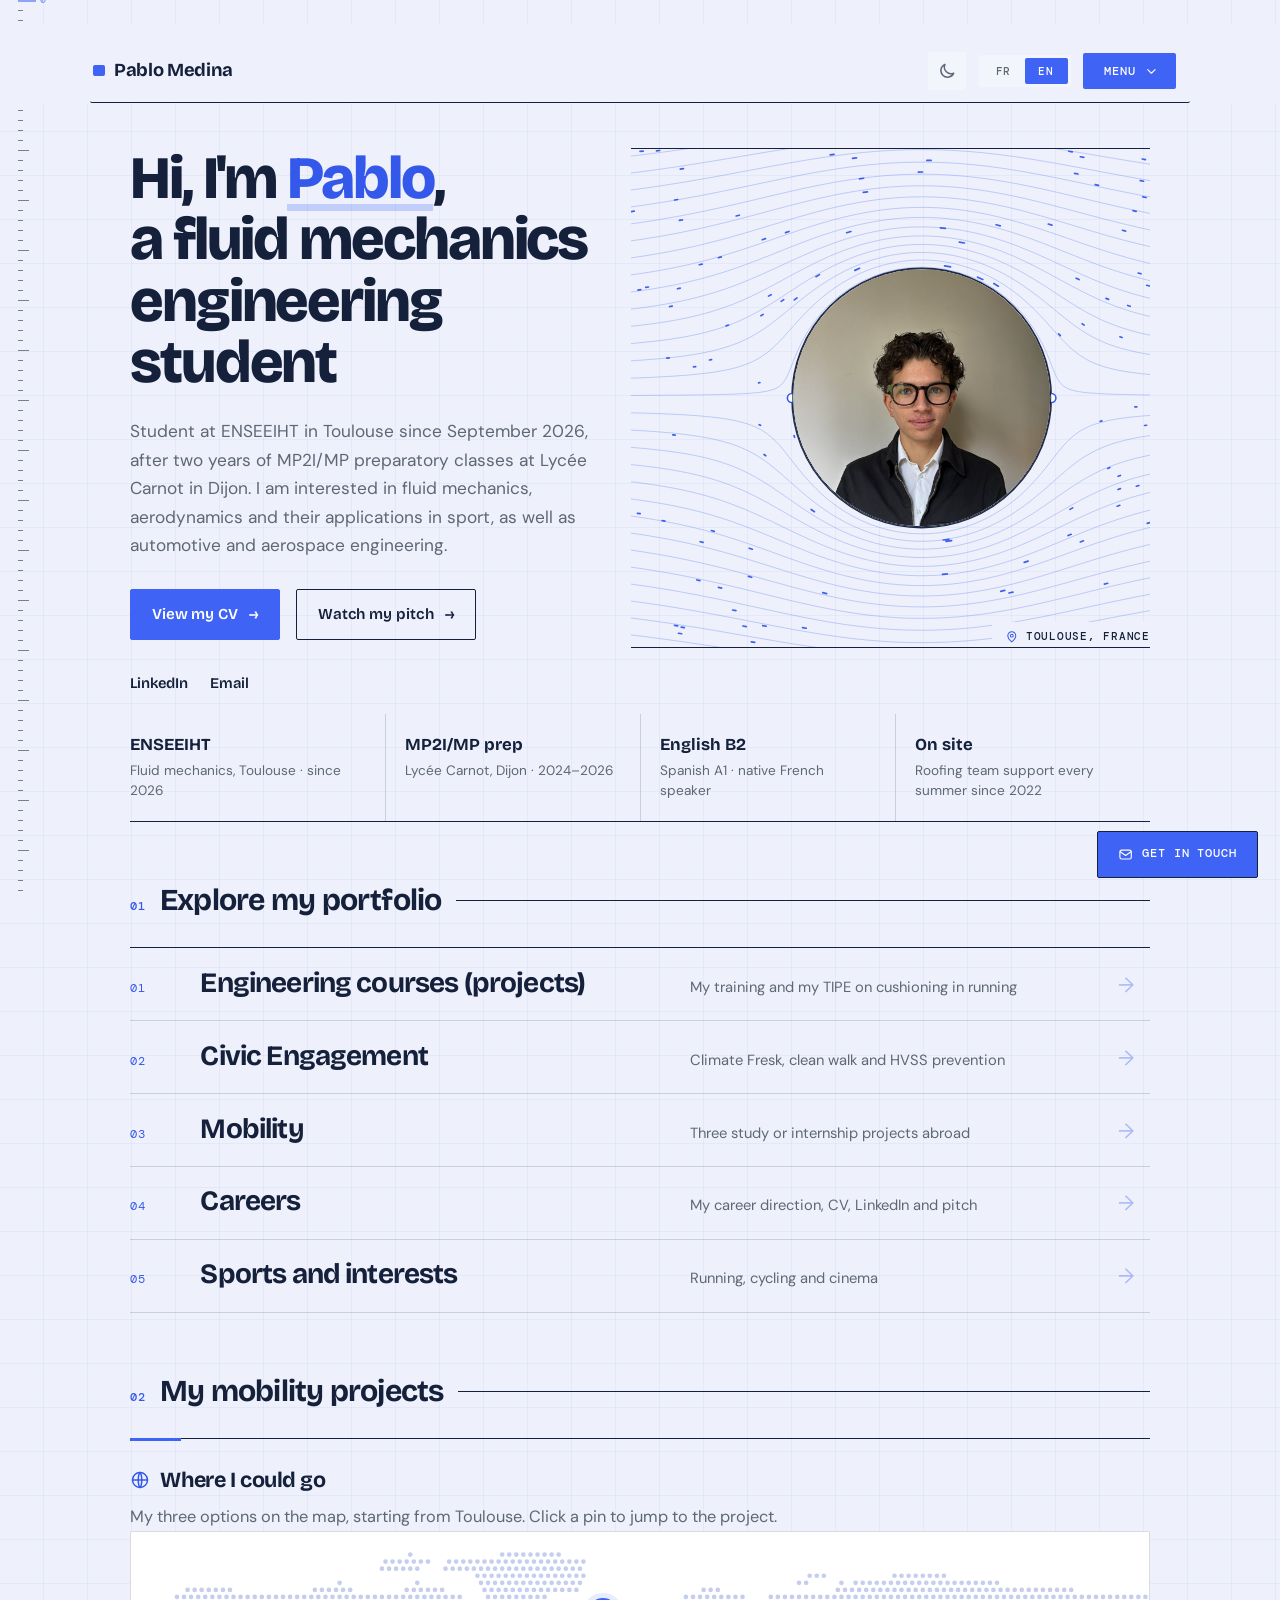
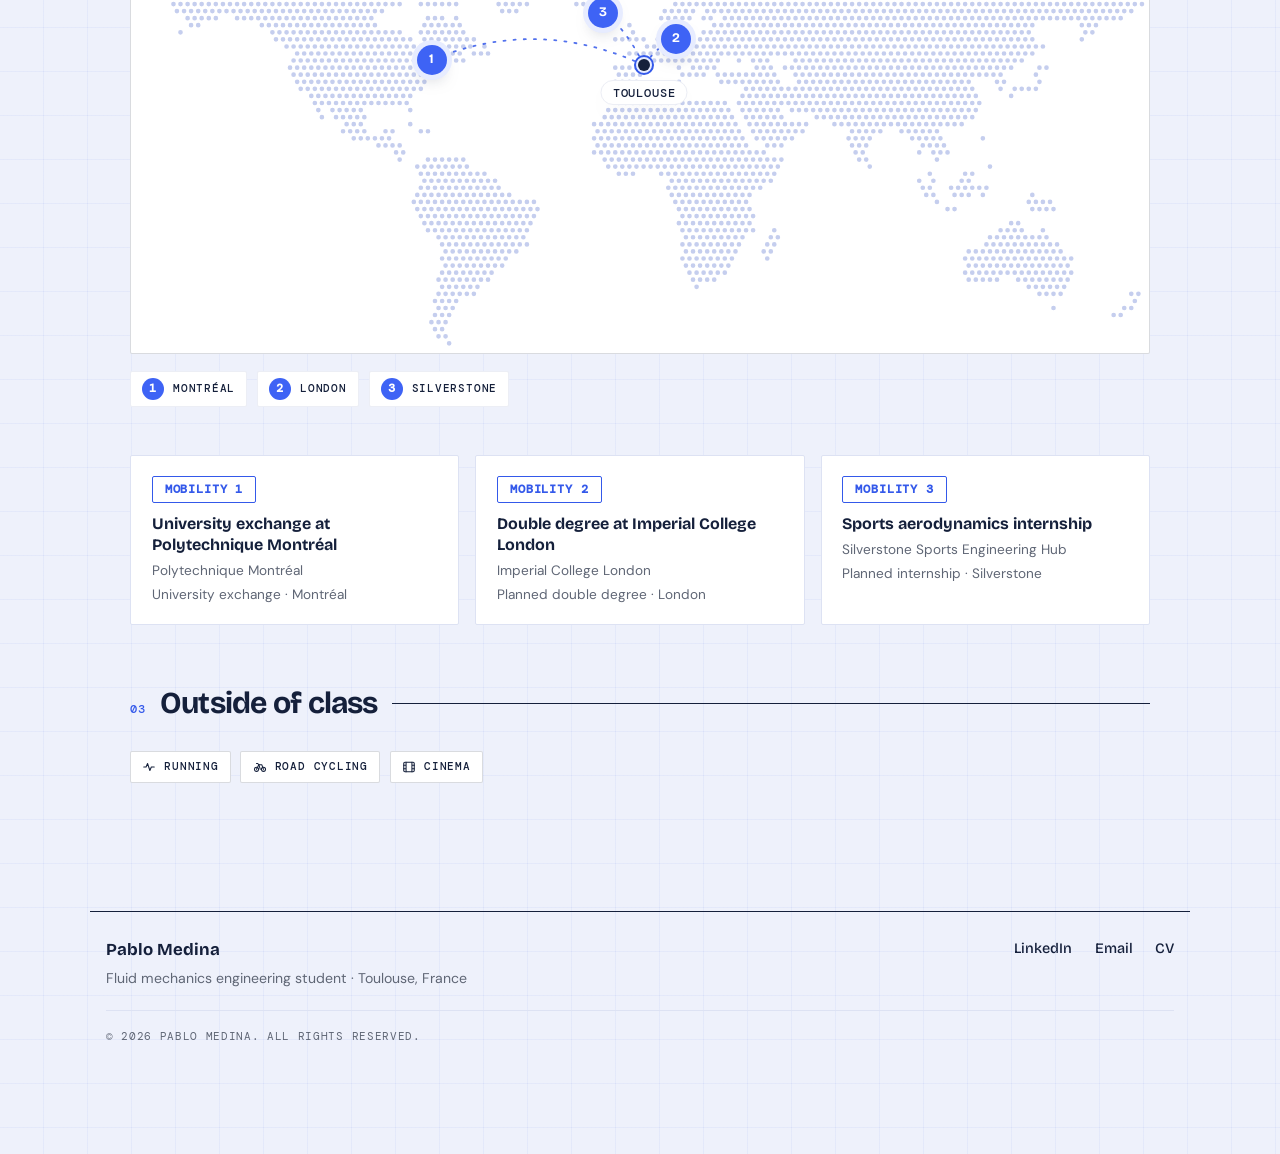
==== index.html @ ebcaf53c "Add files via upload" ====
<!DOCTYPE html>
<html lang="fr">
<head>
<meta charset="UTF-8">
<meta name="viewport" content="width=device-width, initial-scale=1.0">
<script>try{if(localStorage.getItem('portfolio-theme')==='dark')document.documentElement.setAttribute('data-theme','dark')}catch(e){}
try{if(localStorage.getItem('portfolio-lang-v2')!=='fr'){document.documentElement.className+=' i18n-wait';setTimeout(function(){document.documentElement.className=document.documentElement.className.replace(' i18n-wait','')},1500)}}catch(e){}</script>
<style>.i18n-wait body{visibility:hidden}</style>
<title data-i18n="title_index">Pablo Medina — E-portfolio</title>
<meta name="description" content="E-portfolio of Pablo Medina, fluid mechanics engineering student at ENSEEIHT: training and TIPE project, international mobility, career direction and sport.">
<meta property="og:type" content="website">
<meta property="og:site_name" content="Pablo Medina">
<meta property="og:title" content="Pablo Medina — E-portfolio">
<meta property="og:description" content="Fluid mechanics engineering student at ENSEEIHT. Training and TIPE project, international mobility, career direction and sport.">
<meta property="og:url" content="https://TON-PSEUDO.github.io/TON-DEPOT/">
<meta property="og:image" content="https://TON-PSEUDO.github.io/TON-DEPOT/og-image.png">
<meta property="og:image:width" content="1200">
<meta property="og:image:height" content="630">
<meta property="og:locale" content="en_US">
<meta property="og:locale:alternate" content="fr_FR">
<meta name="twitter:card" content="summary_large_image">
<meta name="theme-color" content="#3E63F5">
<link rel="preconnect" href="https://fonts.googleapis.com">
<link rel="preconnect" href="https://fonts.gstatic.com" crossorigin>
<link href="https://fonts.googleapis.com/css2?family=Bricolage+Grotesque:opsz,wght@12..96,500;12..96,600;12..96,700;12..96,800&family=DM+Sans:wght@400;500;600&family=DM+Mono:wght@400;500&display=swap" rel="stylesheet">
<link rel="stylesheet" href="style.css">
</head>
<body>

<header class="site-header">
  <div class="bar">
    <div class="logo"><a href="index.html">Pablo Medina</a></div>
    <div class="bar-right">
      <button type="button" class="theme-btn" aria-pressed="false"><svg class="i moon" viewBox="0 0 24 24" aria-hidden="true"><path d="M20 14.5A8 8 0 0 1 9.5 4a8 8 0 1 0 10.5 10.5z"/></svg><svg class="i sun" viewBox="0 0 24 24" aria-hidden="true"><circle cx="12" cy="12" r="4"/><path d="M12 2.5v2M12 19.5v2M4.6 4.6L6 6M18 18l1.4 1.4M2.5 12h2M19.5 12h2M4.6 19.4L6 18M18 6l1.4-1.4"/></svg><span class="sr-only" data-i18n="theme_label">Mode sombre</span></button>
      <div class="lang-switch" role="group" aria-label="Langue / Language"><button type="button" data-lang="fr" class="active" aria-pressed="true">FR</button><button type="button" data-lang="en" aria-pressed="false">EN</button></div>
      <button type="button" class="menu-btn" aria-expanded="false" aria-controls="menu-panel"><span data-i18n="menu_label">Menu</span><svg class="i" viewBox="0 0 24 24" aria-hidden="true"><path d="M6 9l6 6 6-6"/></svg></button>
    </div>
  </div>
  <nav id="menu-panel" class="menu-panel" hidden aria-label="Navigation">
    <ul class="menu-grid">
      <li><a class="menu-item" href="index.html" aria-current="page"><span class="ico"><svg class="i" viewBox="0 0 24 24" aria-hidden="true"><path d="M3 11l9-8 9 8"/><path d="M5 10v10h14V10"/><path d="M10 20v-6h4v6"/></svg></span><span class="txt"><strong data-i18n="nav_home">Accueil</strong><span class="d" data-i18n="navd_home">Qui je suis, en un coup d'œil</span></span></a></li>
      <li><a class="menu-item" href="cours.html"><span class="ico"><svg class="i" viewBox="0 0 24 24" aria-hidden="true"><path d="M2 9l10-5 10 5-10 5z"/><path d="M6 11.5V16c0 1.5 3 3 6 3s6-1.5 6-3v-4.5"/></svg></span><span class="txt"><strong data-i18n="nav_courses">Cours d'ingénieur (projets)</strong><span class="d" data-i18n="navd_courses">Ma formation et mon TIPE sur l'amorti en course à pied</span></span></a></li>
      <li><a class="menu-item" href="civique.html"><span class="ico"><svg class="i" viewBox="0 0 24 24" aria-hidden="true"><path d="M12 20s-7-4.4-7-10a4 4 0 0 1 7-2.6A4 4 0 0 1 19 10c0 5.6-7 10-7 10z"/></svg></span><span class="txt"><strong data-i18n="nav_civic">Engagement citoyen</strong><span class="d" data-i18n="navd_civic">Fresque du Climat, clean walk et prévention HVSS</span></span></a></li>
      <li><a class="menu-item" href="mobilite.html"><span class="ico"><svg class="i" viewBox="0 0 24 24" aria-hidden="true"><circle cx="12" cy="12" r="9"/><path d="M3 12h18"/><path d="M12 3c2.8 3 2.8 15 0 18M12 3c-2.8 3-2.8 15 0 18"/></svg></span><span class="txt"><strong data-i18n="nav_mobility">Mobilité internationale</strong><span class="d" data-i18n="navd_mobility">Trois projets d'études ou de stage à l'étranger</span></span></a></li>
      <li><a class="menu-item" href="careers.html"><span class="ico"><svg class="i" viewBox="0 0 24 24" aria-hidden="true"><rect x="3" y="7" width="18" height="13" rx="2"/><path d="M9 7V5a2 2 0 0 1 2-2h2a2 2 0 0 1 2 2v2M3 13h18"/></svg></span><span class="txt"><strong data-i18n="nav_careers">Carrière</strong><span class="d" data-i18n="navd_careers">Mon projet professionnel, CV, LinkedIn et pitch</span></span></a></li>
      <li><a class="menu-item" href="sport.html"><span class="ico"><svg class="i" viewBox="0 0 24 24" aria-hidden="true"><path d="M3 12h4l2.5-6 4 12 2.5-6H21"/></svg></span><span class="txt"><strong data-i18n="nav_sport">Sport et centres d'intérêt</strong><span class="d" data-i18n="navd_sport">La course à pied, le vélo et le cinéma</span></span></a></li>
    </ul>
  </nav>
</header>

<main class="page-card pg-index">
  <div class="content">
    <div class="hero-zone">
      <div class="hero">
        <div class="hero-text">
          <h1 data-i18n="hero_h1">Bonjour, je suis <span class="accent">Pablo</span>,<br>étudiant en ingénierie<br>de mécanique des fluides</h1>
          <p class="dek" data-i18n="hero_dek">Étudiant à l'ENSEEIHT de Toulouse depuis septembre 2026, après deux années de classe préparatoire MP2I/MP au lycée Carnot de Dijon. Je m'intéresse à la mécanique des fluides, à l'aérodynamique et à leurs applications dans le sport, sans oublier l'automobile et l'aéronautique.</p>
          <div class="actions">
            <a class="btn primary" href="cv.html" data-i18n="hero_btn_cv">Voir mon CV</a>
            <a class="btn ghost" href="pitch.html" data-i18n="hero_btn_pitch">Regarder mon pitch</a>
          </div>
          <div class="social-row">
            <a href="https://www.linkedin.com/in/pablo-medina-555391437" target="_blank" rel="noopener">LinkedIn</a>
            <a href="mailto:pablo.medina.perso@gmail.com" data-i18n="email_label">Email</a>
          </div>
        </div>

        <figure class="flowfig hero-fig" data-flow="cyl" data-hero="1">
          <div class="photo-block">
            <div class="frame">
              <div class="placeholder" data-i18n="photo_ph">Ta photo ici<br>(remplace ce bloc par ta-photo.jpg)</div>
              <img class="me" src="ta-photo.jpg" alt="Pablo Medina" onerror="this.remove()">
            </div>
          </div>
          <div class="photo-tag"><svg class="i" viewBox="0 0 24 24" aria-hidden="true"><path d="M12 21s7-6.2 7-11a7 7 0 0 0-14 0c0 4.8 7 11 7 11z"/><circle cx="12" cy="10" r="2.5"/></svg><span data-i18n="photo_tag">Toulouse, France</span></div>
          
        </figure>
      </div>

      <div class="facts">
        <div class="fact"><span class="ico"><svg class="i" viewBox="0 0 24 24" aria-hidden="true"><path d="M2 9l10-5 10 5-10 5z"/><path d="M6 11.5V16c0 1.5 3 3 6 3s6-1.5 6-3v-4.5"/></svg></span><strong data-i18n="fact1_t">ENSEEIHT</strong><span class="d" data-i18n="fact1_d">Mécanique des fluides, Toulouse · depuis 2026</span></div>
        <div class="fact"><span class="ico"><svg class="i" viewBox="0 0 24 24" aria-hidden="true"><path d="M4 5a2 2 0 0 1 2-2h13v16H6a2 2 0 0 0-2 2z"/><path d="M4 19V5"/></svg></span><strong data-i18n="fact2_t">Prépa MP2I/MP</strong><span class="d" data-i18n="fact2_d">Lycée Carnot, Dijon · 2024–2026</span></div>
        <div class="fact"><span class="ico"><svg class="i" viewBox="0 0 24 24" aria-hidden="true"><path d="M4 5h16v11H9l-5 4z"/></svg></span><strong data-i18n="fact3_t">Anglais B2</strong><span class="d" data-i18n="fact3_d">Espagnol A1 · français langue maternelle</span></div>
        <div class="fact"><span class="ico"><svg class="i" viewBox="0 0 24 24" aria-hidden="true"><path d="M14.5 6.5a4 4 0 0 0-5 5L4 17l3 3 5.5-5.5a4 4 0 0 0 5-5L15 12l-3-3z"/></svg></span><strong data-i18n="fact4_t">Sur chantier</strong><span class="d" data-i18n="fact4_d">Renfort en couverture chaque été depuis 2022</span></div>
      </div>
    </div>

    <h2 class="section-title" data-i18n="tiles_h">Explorer mon portfolio</h2>
    <div class="tiles">
      <a class="tile" href="cours.html"><span class="num">01</span><span class="ico"><svg class="i" viewBox="0 0 24 24" aria-hidden="true"><path d="M2 9l10-5 10 5-10 5z"/><path d="M6 11.5V16c0 1.5 3 3 6 3s6-1.5 6-3v-4.5"/></svg></span><span class="tt"><strong data-i18n="nav_courses">Cours d'ingénieur (projets)</strong><span class="d" data-i18n="navd_courses">Ma formation et mon TIPE sur l'amorti en course à pied</span></span><span class="go" aria-hidden="true">→</span></a>
      <a class="tile" href="civique.html"><span class="num">02</span><span class="ico"><svg class="i" viewBox="0 0 24 24" aria-hidden="true"><path d="M12 20s-7-4.4-7-10a4 4 0 0 1 7-2.6A4 4 0 0 1 19 10c0 5.6-7 10-7 10z"/></svg></span><span class="tt"><strong data-i18n="nav_civic">Engagement citoyen</strong><span class="d" data-i18n="navd_civic">Fresque du Climat, clean walk et prévention HVSS</span></span><span class="go" aria-hidden="true">→</span></a>
      <a class="tile" href="mobilite.html"><span class="num">03</span><span class="ico"><svg class="i" viewBox="0 0 24 24" aria-hidden="true"><circle cx="12" cy="12" r="9"/><path d="M3 12h18"/><path d="M12 3c2.8 3 2.8 15 0 18M12 3c-2.8 3-2.8 15 0 18"/></svg></span><span class="tt"><strong data-i18n="nav_mobility">Mobilité internationale</strong><span class="d" data-i18n="navd_mobility">Trois projets d'études ou de stage à l'étranger</span></span><span class="go" aria-hidden="true">→</span></a>
      <a class="tile half" href="careers.html"><span class="num">04</span><span class="ico"><svg class="i" viewBox="0 0 24 24" aria-hidden="true"><rect x="3" y="7" width="18" height="13" rx="2"/><path d="M9 7V5a2 2 0 0 1 2-2h2a2 2 0 0 1 2 2v2M3 13h18"/></svg></span><span class="tt"><strong data-i18n="nav_careers">Carrière</strong><span class="d" data-i18n="navd_careers">Mon projet professionnel, CV, LinkedIn et pitch</span></span><span class="go" aria-hidden="true">→</span></a>
      <a class="tile half" href="sport.html"><span class="num">05</span><span class="ico"><svg class="i" viewBox="0 0 24 24" aria-hidden="true"><path d="M3 12h4l2.5-6 4 12 2.5-6H21"/></svg></span><span class="tt"><strong data-i18n="nav_sport">Sport et centres d'intérêt</strong><span class="d" data-i18n="navd_sport">La course à pied, le vélo et le cinéma</span></span><span class="go" aria-hidden="true">→</span></a>
    </div>

    <h2 class="section-title" data-i18n="mobh_h">Mes projets de mobilité</h2>
    <div class="record map-card">
      <h2><span class="ico"><svg class="i" viewBox="0 0 24 24" aria-hidden="true"><circle cx="12" cy="12" r="9"/><path d="M3 12h18"/><path d="M12 3c2.8 3 2.8 15 0 18M12 3c-2.8 3-2.8 15 0 18"/></svg></span><span data-i18n="map_h">Où je pourrais aller</span></h2>
      <p style="margin:0.4rem 0 0;" data-i18n="map_hint">Mes trois pistes sur la carte, au départ de Toulouse. Un clic sur une épingle mène au projet.</p>
      <div class="map-view"><div class="worldmap" data-top="84" data-bottom="-58">
        <svg class="land" viewBox="0 0 1000 394.4" preserveAspectRatio="xMidYMid meet" aria-hidden="true"><path d="M274.3 3.5h0M364.6 3.5h0M371.5 3.5h0M378.5 3.5h0M385.4 3.5h0M392.4 3.5h0M399.3 3.5h0M406.2 3.5h0M413.2 3.5h0M420.1 3.5h0M250.0 10.4h0M256.9 10.4h0M263.9 10.4h0M270.8 10.4h0M277.8 10.4h0M284.7 10.4h0M291.7 10.4h0M312.5 10.4h0M319.4 10.4h0M326.4 10.4h0M333.3 10.4h0M340.3 10.4h0M347.2 10.4h0M354.2 10.4h0M361.1 10.4h0M368.1 10.4h0M375.0 10.4h0M381.9 10.4h0M388.9 10.4h0M395.8 10.4h0M402.8 10.4h0M409.7 10.4h0M416.7 10.4h0M423.6 10.4h0M430.6 10.4h0M437.5 10.4h0M444.4 10.4h0M246.5 17.4h0M253.5 17.4h0M260.4 17.4h0M267.4 17.4h0M274.3 17.4h0M281.2 17.4h0M309.0 17.4h0M316.0 17.4h0M322.9 17.4h0M329.9 17.4h0M336.8 17.4h0M343.8 17.4h0M350.7 17.4h0M357.6 17.4h0M364.6 17.4h0M371.5 17.4h0M378.5 17.4h0M385.4 17.4h0M392.4 17.4h0M399.3 17.4h0M406.2 17.4h0M413.2 17.4h0M420.1 17.4h0M427.1 17.4h0M434.0 17.4h0M441.0 17.4h0M340.3 24.3h0M347.2 24.3h0M354.2 24.3h0M361.1 24.3h0M368.1 24.3h0M375.0 24.3h0M381.9 24.3h0M388.9 24.3h0M395.8 24.3h0M402.8 24.3h0M409.7 24.3h0M416.7 24.3h0M423.6 24.3h0M430.6 24.3h0M437.5 24.3h0M444.4 24.3h0M666.7 24.3h0M673.6 24.3h0M680.6 24.3h0M750.0 24.3h0M756.9 24.3h0M763.9 24.3h0M770.8 24.3h0M777.8 24.3h0M784.7 24.3h0M791.7 24.3h0M798.6 24.3h0M204.9 31.3h0M281.2 31.3h0M343.8 31.3h0M350.7 31.3h0M357.6 31.3h0M364.6 31.3h0M371.5 31.3h0M378.5 31.3h0M385.4 31.3h0M392.4 31.3h0M399.3 31.3h0M406.2 31.3h0M413.2 31.3h0M420.1 31.3h0M427.1 31.3h0M434.0 31.3h0M441.0 31.3h0M656.2 31.3h0M663.2 31.3h0M697.9 31.3h0M711.8 31.3h0M718.8 31.3h0M725.7 31.3h0M732.6 31.3h0M739.6 31.3h0M746.5 31.3h0M753.5 31.3h0M760.4 31.3h0M767.4 31.3h0M774.3 31.3h0M781.2 31.3h0M788.2 31.3h0M795.1 31.3h0M802.1 31.3h0M809.0 31.3h0M816.0 31.3h0M822.9 31.3h0M829.9 31.3h0M836.8 31.3h0M843.8 31.3h0M850.7 31.3h0M55.6 38.2h0M62.5 38.2h0M69.4 38.2h0M76.4 38.2h0M83.3 38.2h0M90.3 38.2h0M97.2 38.2h0M180.6 38.2h0M187.5 38.2h0M194.4 38.2h0M201.4 38.2h0M208.3 38.2h0M215.3 38.2h0M270.8 38.2h0M277.8 38.2h0M284.7 38.2h0M291.7 38.2h0M298.6 38.2h0M305.6 38.2h0M347.2 38.2h0M354.2 38.2h0M361.1 38.2h0M368.1 38.2h0M375.0 38.2h0M381.9 38.2h0M388.9 38.2h0M395.8 38.2h0M402.8 38.2h0M409.7 38.2h0M416.7 38.2h0M423.6 38.2h0M430.6 38.2h0M437.5 38.2h0M562.5 38.2h0M569.4 38.2h0M576.4 38.2h0M694.4 38.2h0M701.4 38.2h0M708.3 38.2h0M715.3 38.2h0M722.2 38.2h0M729.2 38.2h0M736.1 38.2h0M743.1 38.2h0M750.0 38.2h0M756.9 38.2h0M763.9 38.2h0M770.8 38.2h0M777.8 38.2h0M784.7 38.2h0M791.7 38.2h0M798.6 38.2h0M805.6 38.2h0M812.5 38.2h0M819.4 38.2h0M826.4 38.2h0M833.3 38.2h0M840.3 38.2h0M847.2 38.2h0M854.2 38.2h0M861.1 38.2h0M868.1 38.2h0M875.0 38.2h0M881.9 38.2h0M888.9 38.2h0M895.8 38.2h0M902.8 38.2h0M909.7 38.2h0M916.7 38.2h0M923.6 38.2h0M45.1 45.1h0M52.1 45.1h0M59.0 45.1h0M66.0 45.1h0M72.9 45.1h0M79.9 45.1h0M86.8 45.1h0M93.8 45.1h0M100.7 45.1h0M107.6 45.1h0M114.6 45.1h0M121.5 45.1h0M128.5 45.1h0M135.4 45.1h0M142.4 45.1h0M149.3 45.1h0M156.2 45.1h0M163.2 45.1h0M170.1 45.1h0M177.1 45.1h0M184.0 45.1h0M191.0 45.1h0M197.9 45.1h0M204.9 45.1h0M211.8 45.1h0M218.8 45.1h0M225.7 45.1h0M232.6 45.1h0M239.6 45.1h0M246.5 45.1h0M253.5 45.1h0M260.4 45.1h0M267.4 45.1h0M274.3 45.1h0M281.2 45.1h0M288.2 45.1h0M295.1 45.1h0M302.1 45.1h0M309.0 45.1h0M316.0 45.1h0M322.9 45.1h0M350.7 45.1h0M357.6 45.1h0M364.6 45.1h0M371.5 45.1h0M378.5 45.1h0M385.4 45.1h0M392.4 45.1h0M399.3 45.1h0M406.2 45.1h0M545.1 45.1h0M552.1 45.1h0M559.0 45.1h0M566.0 45.1h0M572.9 45.1h0M579.9 45.1h0M586.8 45.1h0M593.8 45.1h0M600.7 45.1h0M628.5 45.1h0M635.4 45.1h0M642.4 45.1h0M649.3 45.1h0M656.2 45.1h0M663.2 45.1h0M670.1 45.1h0M677.1 45.1h0M684.0 45.1h0M691.0 45.1h0M697.9 45.1h0M704.9 45.1h0M711.8 45.1h0M718.8 45.1h0M725.7 45.1h0M732.6 45.1h0M739.6 45.1h0M746.5 45.1h0M753.5 45.1h0M760.4 45.1h0M767.4 45.1h0M774.3 45.1h0M781.2 45.1h0M788.2 45.1h0M795.1 45.1h0M802.1 45.1h0M809.0 45.1h0M816.0 45.1h0M822.9 45.1h0M829.9 45.1h0M836.8 45.1h0M843.8 45.1h0M850.7 45.1h0M857.6 45.1h0M864.6 45.1h0M871.5 45.1h0M878.5 45.1h0M885.4 45.1h0M892.4 45.1h0M899.3 45.1h0M906.2 45.1h0M913.2 45.1h0M920.1 45.1h0M927.1 45.1h0M934.0 45.1h0M941.0 45.1h0M947.9 45.1h0M954.9 45.1h0M961.8 45.1h0M968.8 45.1h0M975.7 45.1h0M982.6 45.1h0M989.6 45.1h0M996.5 45.1h0M41.7 52.1h0M48.6 52.1h0M55.6 52.1h0M62.5 52.1h0M69.4 52.1h0M76.4 52.1h0M83.3 52.1h0M90.3 52.1h0M97.2 52.1h0M104.2 52.1h0M111.1 52.1h0M118.1 52.1h0M125.0 52.1h0M131.9 52.1h0M138.9 52.1h0M145.8 52.1h0M152.8 52.1h0M159.7 52.1h0M166.7 52.1h0M173.6 52.1h0M180.6 52.1h0M187.5 52.1h0M194.4 52.1h0M201.4 52.1h0M208.3 52.1h0M215.3 52.1h0M222.2 52.1h0M229.2 52.1h0M236.1 52.1h0M243.1 52.1h0M250.0 52.1h0M256.9 52.1h0M263.9 52.1h0M284.7 52.1h0M291.7 52.1h0M298.6 52.1h0M305.6 52.1h0M312.5 52.1h0M319.4 52.1h0M361.1 52.1h0M368.1 52.1h0M375.0 52.1h0M381.9 52.1h0M388.9 52.1h0M437.5 52.1h0M444.4 52.1h0M451.4 52.1h0M458.3 52.1h0M534.7 52.1h0M541.7 52.1h0M548.6 52.1h0M555.6 52.1h0M562.5 52.1h0M569.4 52.1h0M576.4 52.1h0M583.3 52.1h0M590.3 52.1h0M597.2 52.1h0M604.2 52.1h0M611.1 52.1h0M618.1 52.1h0M625.0 52.1h0M631.9 52.1h0M638.9 52.1h0M645.8 52.1h0M652.8 52.1h0M659.7 52.1h0M666.7 52.1h0M673.6 52.1h0M680.6 52.1h0M687.5 52.1h0M694.4 52.1h0M701.4 52.1h0M708.3 52.1h0M715.3 52.1h0M722.2 52.1h0M729.2 52.1h0M736.1 52.1h0M743.1 52.1h0M750.0 52.1h0M756.9 52.1h0M763.9 52.1h0M770.8 52.1h0M777.8 52.1h0M784.7 52.1h0M791.7 52.1h0M798.6 52.1h0M805.6 52.1h0M812.5 52.1h0M819.4 52.1h0M826.4 52.1h0M833.3 52.1h0M840.3 52.1h0M847.2 52.1h0M854.2 52.1h0M861.1 52.1h0M868.1 52.1h0M875.0 52.1h0M881.9 52.1h0M888.9 52.1h0M895.8 52.1h0M902.8 52.1h0M909.7 52.1h0M916.7 52.1h0M923.6 52.1h0M930.6 52.1h0M937.5 52.1h0M944.4 52.1h0M951.4 52.1h0M958.3 52.1h0M965.3 52.1h0M972.2 52.1h0M979.2 52.1h0M986.1 52.1h0M993.1 52.1h0M45.1 59.0h0M52.1 59.0h0M59.0 59.0h0M66.0 59.0h0M72.9 59.0h0M79.9 59.0h0M86.8 59.0h0M93.8 59.0h0M100.7 59.0h0M107.6 59.0h0M114.6 59.0h0M121.5 59.0h0M128.5 59.0h0M135.4 59.0h0M142.4 59.0h0M149.3 59.0h0M156.2 59.0h0M163.2 59.0h0M170.1 59.0h0M177.1 59.0h0M184.0 59.0h0M191.0 59.0h0M197.9 59.0h0M204.9 59.0h0M211.8 59.0h0M218.8 59.0h0M225.7 59.0h0M232.6 59.0h0M239.6 59.0h0M246.5 59.0h0M364.6 59.0h0M371.5 59.0h0M378.5 59.0h0M524.3 59.0h0M531.2 59.0h0M538.2 59.0h0M545.1 59.0h0M552.1 59.0h0M566.0 59.0h0M572.9 59.0h0M579.9 59.0h0M586.8 59.0h0M593.8 59.0h0M600.7 59.0h0M607.6 59.0h0M614.6 59.0h0M621.5 59.0h0M628.5 59.0h0M635.4 59.0h0M642.4 59.0h0M649.3 59.0h0M656.2 59.0h0M663.2 59.0h0M670.1 59.0h0M677.1 59.0h0M684.0 59.0h0M691.0 59.0h0M697.9 59.0h0M704.9 59.0h0M711.8 59.0h0M718.8 59.0h0M725.7 59.0h0M732.6 59.0h0M739.6 59.0h0M746.5 59.0h0M753.5 59.0h0M760.4 59.0h0M767.4 59.0h0M774.3 59.0h0M781.2 59.0h0M788.2 59.0h0M795.1 59.0h0M802.1 59.0h0M809.0 59.0h0M816.0 59.0h0M822.9 59.0h0M829.9 59.0h0M836.8 59.0h0M843.8 59.0h0M850.7 59.0h0M857.6 59.0h0M864.6 59.0h0M871.5 59.0h0M878.5 59.0h0M885.4 59.0h0M892.4 59.0h0M899.3 59.0h0M906.2 59.0h0M913.2 59.0h0M920.1 59.0h0M927.1 59.0h0M934.0 59.0h0M941.0 59.0h0M947.9 59.0h0M954.9 59.0h0M961.8 59.0h0M968.8 59.0h0M975.7 59.0h0M982.6 59.0h0M55.6 66.0h0M62.5 66.0h0M69.4 66.0h0M76.4 66.0h0M83.3 66.0h0M104.2 66.0h0M111.1 66.0h0M118.1 66.0h0M125.0 66.0h0M131.9 66.0h0M138.9 66.0h0M145.8 66.0h0M152.8 66.0h0M159.7 66.0h0M166.7 66.0h0M173.6 66.0h0M180.6 66.0h0M187.5 66.0h0M194.4 66.0h0M201.4 66.0h0M208.3 66.0h0M215.3 66.0h0M222.2 66.0h0M229.2 66.0h0M236.1 66.0h0M291.7 66.0h0M298.6 66.0h0M305.6 66.0h0M319.4 66.0h0M520.8 66.0h0M527.8 66.0h0M534.7 66.0h0M541.7 66.0h0M548.6 66.0h0M562.5 66.0h0M569.4 66.0h0M583.3 66.0h0M590.3 66.0h0M597.2 66.0h0M604.2 66.0h0M611.1 66.0h0M618.1 66.0h0M625.0 66.0h0M631.9 66.0h0M638.9 66.0h0M645.8 66.0h0M652.8 66.0h0M659.7 66.0h0M666.7 66.0h0M673.6 66.0h0M680.6 66.0h0M687.5 66.0h0M694.4 66.0h0M701.4 66.0h0M708.3 66.0h0M715.3 66.0h0M722.2 66.0h0M729.2 66.0h0M736.1 66.0h0M743.1 66.0h0M750.0 66.0h0M756.9 66.0h0M763.9 66.0h0M770.8 66.0h0M777.8 66.0h0M784.7 66.0h0M791.7 66.0h0M798.6 66.0h0M805.6 66.0h0M812.5 66.0h0M819.4 66.0h0M826.4 66.0h0M833.3 66.0h0M840.3 66.0h0M847.2 66.0h0M854.2 66.0h0M861.1 66.0h0M868.1 66.0h0M875.0 66.0h0M881.9 66.0h0M888.9 66.0h0M895.8 66.0h0M902.8 66.0h0M909.7 66.0h0M916.7 66.0h0M923.6 66.0h0M930.6 66.0h0M937.5 66.0h0M944.4 66.0h0M951.4 66.0h0M958.3 66.0h0M965.3 66.0h0M972.2 66.0h0M59.0 72.9h0M66.0 72.9h0M128.5 72.9h0M135.4 72.9h0M142.4 72.9h0M149.3 72.9h0M156.2 72.9h0M163.2 72.9h0M170.1 72.9h0M177.1 72.9h0M184.0 72.9h0M191.0 72.9h0M197.9 72.9h0M204.9 72.9h0M211.8 72.9h0M218.8 72.9h0M225.7 72.9h0M232.6 72.9h0M239.6 72.9h0M288.2 72.9h0M295.1 72.9h0M302.1 72.9h0M309.0 72.9h0M316.0 72.9h0M322.9 72.9h0M489.6 72.9h0M538.2 72.9h0M545.1 72.9h0M572.9 72.9h0M579.9 72.9h0M586.8 72.9h0M593.8 72.9h0M600.7 72.9h0M607.6 72.9h0M614.6 72.9h0M621.5 72.9h0M628.5 72.9h0M635.4 72.9h0M642.4 72.9h0M649.3 72.9h0M656.2 72.9h0M663.2 72.9h0M670.1 72.9h0M677.1 72.9h0M684.0 72.9h0M691.0 72.9h0M697.9 72.9h0M704.9 72.9h0M711.8 72.9h0M718.8 72.9h0M725.7 72.9h0M732.6 72.9h0M739.6 72.9h0M746.5 72.9h0M753.5 72.9h0M760.4 72.9h0M767.4 72.9h0M774.3 72.9h0M781.2 72.9h0M788.2 72.9h0M795.1 72.9h0M802.1 72.9h0M809.0 72.9h0M816.0 72.9h0M822.9 72.9h0M829.9 72.9h0M836.8 72.9h0M843.8 72.9h0M850.7 72.9h0M857.6 72.9h0M864.6 72.9h0M871.5 72.9h0M878.5 72.9h0M885.4 72.9h0M934.0 72.9h0M941.0 72.9h0M947.9 72.9h0M48.6 79.9h0M138.9 79.9h0M145.8 79.9h0M152.8 79.9h0M159.7 79.9h0M166.7 79.9h0M173.6 79.9h0M180.6 79.9h0M187.5 79.9h0M194.4 79.9h0M201.4 79.9h0M208.3 79.9h0M215.3 79.9h0M222.2 79.9h0M229.2 79.9h0M236.1 79.9h0M243.1 79.9h0M250.0 79.9h0M256.9 79.9h0M263.9 79.9h0M284.7 79.9h0M291.7 79.9h0M298.6 79.9h0M305.6 79.9h0M312.5 79.9h0M319.4 79.9h0M326.4 79.9h0M493.1 79.9h0M527.8 79.9h0M562.5 79.9h0M569.4 79.9h0M576.4 79.9h0M583.3 79.9h0M590.3 79.9h0M597.2 79.9h0M604.2 79.9h0M611.1 79.9h0M618.1 79.9h0M625.0 79.9h0M631.9 79.9h0M638.9 79.9h0M645.8 79.9h0M652.8 79.9h0M659.7 79.9h0M666.7 79.9h0M673.6 79.9h0M680.6 79.9h0M687.5 79.9h0M694.4 79.9h0M701.4 79.9h0M708.3 79.9h0M715.3 79.9h0M722.2 79.9h0M729.2 79.9h0M736.1 79.9h0M743.1 79.9h0M750.0 79.9h0M756.9 79.9h0M763.9 79.9h0M770.8 79.9h0M777.8 79.9h0M784.7 79.9h0M791.7 79.9h0M798.6 79.9h0M805.6 79.9h0M812.5 79.9h0M819.4 79.9h0M826.4 79.9h0M833.3 79.9h0M840.3 79.9h0M847.2 79.9h0M854.2 79.9h0M861.1 79.9h0M868.1 79.9h0M875.0 79.9h0M881.9 79.9h0M937.5 79.9h0M944.4 79.9h0M142.4 86.8h0M149.3 86.8h0M156.2 86.8h0M163.2 86.8h0M170.1 86.8h0M177.1 86.8h0M184.0 86.8h0M191.0 86.8h0M197.9 86.8h0M204.9 86.8h0M211.8 86.8h0M218.8 86.8h0M225.7 86.8h0M232.6 86.8h0M239.6 86.8h0M246.5 86.8h0M253.5 86.8h0M260.4 86.8h0M267.4 86.8h0M274.3 86.8h0M288.2 86.8h0M295.1 86.8h0M302.1 86.8h0M309.0 86.8h0M316.0 86.8h0M322.9 86.8h0M329.9 86.8h0M336.8 86.8h0M475.7 86.8h0M482.6 86.8h0M489.6 86.8h0M496.5 86.8h0M503.5 86.8h0M517.4 86.8h0M524.3 86.8h0M531.2 86.8h0M538.2 86.8h0M545.1 86.8h0M552.1 86.8h0M559.0 86.8h0M566.0 86.8h0M572.9 86.8h0M579.9 86.8h0M586.8 86.8h0M593.8 86.8h0M600.7 86.8h0M607.6 86.8h0M614.6 86.8h0M621.5 86.8h0M628.5 86.8h0M635.4 86.8h0M642.4 86.8h0M649.3 86.8h0M656.2 86.8h0M663.2 86.8h0M670.1 86.8h0M677.1 86.8h0M684.0 86.8h0M691.0 86.8h0M697.9 86.8h0M704.9 86.8h0M711.8 86.8h0M718.8 86.8h0M725.7 86.8h0M732.6 86.8h0M739.6 86.8h0M746.5 86.8h0M753.5 86.8h0M760.4 86.8h0M767.4 86.8h0M774.3 86.8h0M781.2 86.8h0M788.2 86.8h0M795.1 86.8h0M802.1 86.8h0M809.0 86.8h0M816.0 86.8h0M822.9 86.8h0M829.9 86.8h0M836.8 86.8h0M843.8 86.8h0M850.7 86.8h0M857.6 86.8h0M864.6 86.8h0M871.5 86.8h0M878.5 86.8h0M885.4 86.8h0M934.0 86.8h0M152.8 93.8h0M159.7 93.8h0M166.7 93.8h0M173.6 93.8h0M180.6 93.8h0M187.5 93.8h0M194.4 93.8h0M201.4 93.8h0M208.3 93.8h0M215.3 93.8h0M222.2 93.8h0M229.2 93.8h0M236.1 93.8h0M243.1 93.8h0M250.0 93.8h0M256.9 93.8h0M263.9 93.8h0M270.8 93.8h0M277.8 93.8h0M284.7 93.8h0M291.7 93.8h0M298.6 93.8h0M305.6 93.8h0M312.5 93.8h0M319.4 93.8h0M326.4 93.8h0M333.3 93.8h0M347.2 93.8h0M506.9 93.8h0M513.9 93.8h0M520.8 93.8h0M527.8 93.8h0M534.7 93.8h0M541.7 93.8h0M548.6 93.8h0M555.6 93.8h0M562.5 93.8h0M569.4 93.8h0M576.4 93.8h0M583.3 93.8h0M590.3 93.8h0M597.2 93.8h0M604.2 93.8h0M611.1 93.8h0M618.1 93.8h0M625.0 93.8h0M631.9 93.8h0M638.9 93.8h0M645.8 93.8h0M652.8 93.8h0M659.7 93.8h0M666.7 93.8h0M673.6 93.8h0M680.6 93.8h0M687.5 93.8h0M694.4 93.8h0M701.4 93.8h0M708.3 93.8h0M715.3 93.8h0M722.2 93.8h0M729.2 93.8h0M736.1 93.8h0M743.1 93.8h0M750.0 93.8h0M756.9 93.8h0M763.9 93.8h0M770.8 93.8h0M777.8 93.8h0M784.7 93.8h0M791.7 93.8h0M798.6 93.8h0M805.6 93.8h0M812.5 93.8h0M819.4 93.8h0M826.4 93.8h0M833.3 93.8h0M840.3 93.8h0M847.2 93.8h0M854.2 93.8h0M861.1 93.8h0M868.1 93.8h0M875.0 93.8h0M881.9 93.8h0M888.9 93.8h0M895.8 93.8h0M163.2 100.7h0M170.1 100.7h0M177.1 100.7h0M184.0 100.7h0M191.0 100.7h0M197.9 100.7h0M204.9 100.7h0M211.8 100.7h0M218.8 100.7h0M225.7 100.7h0M232.6 100.7h0M239.6 100.7h0M246.5 100.7h0M253.5 100.7h0M260.4 100.7h0M267.4 100.7h0M274.3 100.7h0M281.2 100.7h0M288.2 100.7h0M295.1 100.7h0M302.1 100.7h0M309.0 100.7h0M316.0 100.7h0M322.9 100.7h0M336.8 100.7h0M343.8 100.7h0M350.7 100.7h0M489.6 100.7h0M496.5 100.7h0M503.5 100.7h0M510.4 100.7h0M517.4 100.7h0M524.3 100.7h0M531.2 100.7h0M538.2 100.7h0M545.1 100.7h0M552.1 100.7h0M559.0 100.7h0M566.0 100.7h0M572.9 100.7h0M579.9 100.7h0M586.8 100.7h0M593.8 100.7h0M600.7 100.7h0M607.6 100.7h0M614.6 100.7h0M621.5 100.7h0M628.5 100.7h0M635.4 100.7h0M642.4 100.7h0M649.3 100.7h0M656.2 100.7h0M663.2 100.7h0M670.1 100.7h0M677.1 100.7h0M684.0 100.7h0M691.0 100.7h0M697.9 100.7h0M704.9 100.7h0M711.8 100.7h0M718.8 100.7h0M725.7 100.7h0M732.6 100.7h0M739.6 100.7h0M746.5 100.7h0M753.5 100.7h0M760.4 100.7h0M767.4 100.7h0M774.3 100.7h0M781.2 100.7h0M788.2 100.7h0M795.1 100.7h0M802.1 100.7h0M809.0 100.7h0M816.0 100.7h0M822.9 100.7h0M829.9 100.7h0M836.8 100.7h0M843.8 100.7h0M850.7 100.7h0M857.6 100.7h0M864.6 100.7h0M871.5 100.7h0M878.5 100.7h0M885.4 100.7h0M159.7 107.6h0M166.7 107.6h0M173.6 107.6h0M180.6 107.6h0M187.5 107.6h0M194.4 107.6h0M201.4 107.6h0M208.3 107.6h0M215.3 107.6h0M222.2 107.6h0M229.2 107.6h0M236.1 107.6h0M243.1 107.6h0M250.0 107.6h0M256.9 107.6h0M263.9 107.6h0M270.8 107.6h0M277.8 107.6h0M284.7 107.6h0M291.7 107.6h0M298.6 107.6h0M305.6 107.6h0M312.5 107.6h0M319.4 107.6h0M326.4 107.6h0M500.0 107.6h0M506.9 107.6h0M513.9 107.6h0M520.8 107.6h0M527.8 107.6h0M534.7 107.6h0M541.7 107.6h0M548.6 107.6h0M555.6 107.6h0M562.5 107.6h0M569.4 107.6h0M576.4 107.6h0M597.2 107.6h0M611.1 107.6h0M618.1 107.6h0M625.0 107.6h0M652.8 107.6h0M659.7 107.6h0M666.7 107.6h0M673.6 107.6h0M680.6 107.6h0M687.5 107.6h0M694.4 107.6h0M701.4 107.6h0M708.3 107.6h0M715.3 107.6h0M722.2 107.6h0M729.2 107.6h0M736.1 107.6h0M743.1 107.6h0M750.0 107.6h0M756.9 107.6h0M763.9 107.6h0M770.8 107.6h0M777.8 107.6h0M784.7 107.6h0M791.7 107.6h0M798.6 107.6h0M805.6 107.6h0M812.5 107.6h0M819.4 107.6h0M826.4 107.6h0M833.3 107.6h0M840.3 107.6h0M847.2 107.6h0M854.2 107.6h0M861.1 107.6h0M868.1 107.6h0M875.0 107.6h0M156.2 114.6h0M163.2 114.6h0M170.1 114.6h0M177.1 114.6h0M184.0 114.6h0M191.0 114.6h0M197.9 114.6h0M204.9 114.6h0M211.8 114.6h0M218.8 114.6h0M225.7 114.6h0M232.6 114.6h0M239.6 114.6h0M246.5 114.6h0M253.5 114.6h0M260.4 114.6h0M267.4 114.6h0M274.3 114.6h0M281.2 114.6h0M288.2 114.6h0M295.1 114.6h0M302.1 114.6h0M309.0 114.6h0M475.7 114.6h0M482.6 114.6h0M489.6 114.6h0M496.5 114.6h0M503.5 114.6h0M538.2 114.6h0M552.1 114.6h0M559.0 114.6h0M566.0 114.6h0M572.9 114.6h0M614.6 114.6h0M621.5 114.6h0M628.5 114.6h0M642.4 114.6h0M649.3 114.6h0M656.2 114.6h0M663.2 114.6h0M670.1 114.6h0M677.1 114.6h0M684.0 114.6h0M691.0 114.6h0M697.9 114.6h0M704.9 114.6h0M711.8 114.6h0M718.8 114.6h0M725.7 114.6h0M732.6 114.6h0M739.6 114.6h0M746.5 114.6h0M753.5 114.6h0M760.4 114.6h0M767.4 114.6h0M774.3 114.6h0M781.2 114.6h0M788.2 114.6h0M795.1 114.6h0M802.1 114.6h0M809.0 114.6h0M816.0 114.6h0M822.9 114.6h0M829.9 114.6h0M836.8 114.6h0M843.8 114.6h0M850.7 114.6h0M857.6 114.6h0M864.6 114.6h0M892.4 114.6h0M899.3 114.6h0M159.7 121.5h0M166.7 121.5h0M173.6 121.5h0M180.6 121.5h0M187.5 121.5h0M194.4 121.5h0M201.4 121.5h0M208.3 121.5h0M215.3 121.5h0M222.2 121.5h0M229.2 121.5h0M236.1 121.5h0M243.1 121.5h0M250.0 121.5h0M256.9 121.5h0M263.9 121.5h0M270.8 121.5h0M277.8 121.5h0M284.7 121.5h0M291.7 121.5h0M479.2 121.5h0M486.1 121.5h0M493.1 121.5h0M500.0 121.5h0M541.7 121.5h0M548.6 121.5h0M555.6 121.5h0M562.5 121.5h0M576.4 121.5h0M583.3 121.5h0M590.3 121.5h0M597.2 121.5h0M604.2 121.5h0M611.1 121.5h0M618.1 121.5h0M625.0 121.5h0M631.9 121.5h0M652.8 121.5h0M659.7 121.5h0M666.7 121.5h0M673.6 121.5h0M680.6 121.5h0M687.5 121.5h0M694.4 121.5h0M701.4 121.5h0M708.3 121.5h0M715.3 121.5h0M722.2 121.5h0M729.2 121.5h0M736.1 121.5h0M743.1 121.5h0M750.0 121.5h0M756.9 121.5h0M763.9 121.5h0M770.8 121.5h0M777.8 121.5h0M784.7 121.5h0M791.7 121.5h0M798.6 121.5h0M805.6 121.5h0M812.5 121.5h0M819.4 121.5h0M826.4 121.5h0M833.3 121.5h0M840.3 121.5h0M847.2 121.5h0M854.2 121.5h0M888.9 121.5h0M163.2 128.5h0M170.1 128.5h0M177.1 128.5h0M184.0 128.5h0M191.0 128.5h0M197.9 128.5h0M204.9 128.5h0M211.8 128.5h0M218.8 128.5h0M225.7 128.5h0M232.6 128.5h0M239.6 128.5h0M246.5 128.5h0M253.5 128.5h0M260.4 128.5h0M267.4 128.5h0M274.3 128.5h0M281.2 128.5h0M288.2 128.5h0M475.7 128.5h0M482.6 128.5h0M489.6 128.5h0M496.5 128.5h0M538.2 128.5h0M579.9 128.5h0M586.8 128.5h0M593.8 128.5h0M600.7 128.5h0M607.6 128.5h0M614.6 128.5h0M621.5 128.5h0M628.5 128.5h0M635.4 128.5h0M656.2 128.5h0M663.2 128.5h0M670.1 128.5h0M677.1 128.5h0M684.0 128.5h0M691.0 128.5h0M697.9 128.5h0M704.9 128.5h0M711.8 128.5h0M718.8 128.5h0M725.7 128.5h0M732.6 128.5h0M739.6 128.5h0M746.5 128.5h0M753.5 128.5h0M760.4 128.5h0M767.4 128.5h0M774.3 128.5h0M781.2 128.5h0M788.2 128.5h0M795.1 128.5h0M802.1 128.5h0M809.0 128.5h0M816.0 128.5h0M822.9 128.5h0M850.7 128.5h0M857.6 128.5h0M892.4 128.5h0M166.7 135.4h0M173.6 135.4h0M180.6 135.4h0M187.5 135.4h0M194.4 135.4h0M201.4 135.4h0M208.3 135.4h0M215.3 135.4h0M222.2 135.4h0M229.2 135.4h0M236.1 135.4h0M243.1 135.4h0M250.0 135.4h0M256.9 135.4h0M263.9 135.4h0M270.8 135.4h0M277.8 135.4h0M284.7 135.4h0M486.1 135.4h0M493.1 135.4h0M500.0 135.4h0M506.9 135.4h0M513.9 135.4h0M520.8 135.4h0M527.8 135.4h0M604.2 135.4h0M611.1 135.4h0M618.1 135.4h0M625.0 135.4h0M631.9 135.4h0M638.9 135.4h0M645.8 135.4h0M652.8 135.4h0M659.7 135.4h0M666.7 135.4h0M673.6 135.4h0M680.6 135.4h0M687.5 135.4h0M694.4 135.4h0M701.4 135.4h0M708.3 135.4h0M715.3 135.4h0M722.2 135.4h0M729.2 135.4h0M736.1 135.4h0M743.1 135.4h0M750.0 135.4h0M756.9 135.4h0M763.9 135.4h0M770.8 135.4h0M777.8 135.4h0M784.7 135.4h0M791.7 135.4h0M798.6 135.4h0M805.6 135.4h0M812.5 135.4h0M819.4 135.4h0M826.4 135.4h0M854.2 135.4h0M868.1 135.4h0M875.0 135.4h0M881.9 135.4h0M888.9 135.4h0M177.1 142.4h0M184.0 142.4h0M191.0 142.4h0M197.9 142.4h0M204.9 142.4h0M211.8 142.4h0M218.8 142.4h0M225.7 142.4h0M232.6 142.4h0M239.6 142.4h0M246.5 142.4h0M253.5 142.4h0M260.4 142.4h0M267.4 142.4h0M274.3 142.4h0M482.6 142.4h0M489.6 142.4h0M496.5 142.4h0M503.5 142.4h0M510.4 142.4h0M517.4 142.4h0M524.3 142.4h0M531.2 142.4h0M600.7 142.4h0M607.6 142.4h0M614.6 142.4h0M621.5 142.4h0M628.5 142.4h0M635.4 142.4h0M642.4 142.4h0M649.3 142.4h0M656.2 142.4h0M663.2 142.4h0M670.1 142.4h0M677.1 142.4h0M684.0 142.4h0M691.0 142.4h0M697.9 142.4h0M704.9 142.4h0M711.8 142.4h0M718.8 142.4h0M725.7 142.4h0M732.6 142.4h0M739.6 142.4h0M746.5 142.4h0M753.5 142.4h0M760.4 142.4h0M767.4 142.4h0M774.3 142.4h0M781.2 142.4h0M788.2 142.4h0M795.1 142.4h0M802.1 142.4h0M809.0 142.4h0M816.0 142.4h0M822.9 142.4h0M829.9 142.4h0M864.6 142.4h0M180.6 149.3h0M187.5 149.3h0M194.4 149.3h0M201.4 149.3h0M208.3 149.3h0M215.3 149.3h0M222.2 149.3h0M229.2 149.3h0M236.1 149.3h0M243.1 149.3h0M250.0 149.3h0M256.9 149.3h0M263.9 149.3h0M270.8 149.3h0M479.2 149.3h0M486.1 149.3h0M493.1 149.3h0M500.0 149.3h0M506.9 149.3h0M513.9 149.3h0M520.8 149.3h0M527.8 149.3h0M534.7 149.3h0M541.7 149.3h0M548.6 149.3h0M555.6 149.3h0M562.5 149.3h0M569.4 149.3h0M576.4 149.3h0M583.3 149.3h0M597.2 149.3h0M604.2 149.3h0M611.1 149.3h0M618.1 149.3h0M625.0 149.3h0M631.9 149.3h0M638.9 149.3h0M645.8 149.3h0M652.8 149.3h0M659.7 149.3h0M666.7 149.3h0M673.6 149.3h0M680.6 149.3h0M687.5 149.3h0M694.4 149.3h0M701.4 149.3h0M708.3 149.3h0M715.3 149.3h0M722.2 149.3h0M729.2 149.3h0M736.1 149.3h0M743.1 149.3h0M750.0 149.3h0M756.9 149.3h0M763.9 149.3h0M770.8 149.3h0M777.8 149.3h0M784.7 149.3h0M791.7 149.3h0M798.6 149.3h0M805.6 149.3h0M812.5 149.3h0M819.4 149.3h0M826.4 149.3h0M833.3 149.3h0M184.0 156.3h0M197.9 156.3h0M204.9 156.3h0M211.8 156.3h0M218.8 156.3h0M225.7 156.3h0M274.3 156.3h0M468.8 156.3h0M475.7 156.3h0M482.6 156.3h0M489.6 156.3h0M496.5 156.3h0M503.5 156.3h0M510.4 156.3h0M517.4 156.3h0M524.3 156.3h0M531.2 156.3h0M538.2 156.3h0M545.1 156.3h0M552.1 156.3h0M559.0 156.3h0M566.0 156.3h0M572.9 156.3h0M579.9 156.3h0M586.8 156.3h0M600.7 156.3h0M607.6 156.3h0M614.6 156.3h0M621.5 156.3h0M628.5 156.3h0M635.4 156.3h0M649.3 156.3h0M656.2 156.3h0M663.2 156.3h0M670.1 156.3h0M677.1 156.3h0M684.0 156.3h0M691.0 156.3h0M697.9 156.3h0M704.9 156.3h0M711.8 156.3h0M718.8 156.3h0M725.7 156.3h0M732.6 156.3h0M739.6 156.3h0M746.5 156.3h0M753.5 156.3h0M760.4 156.3h0M767.4 156.3h0M774.3 156.3h0M781.2 156.3h0M788.2 156.3h0M795.1 156.3h0M802.1 156.3h0M809.0 156.3h0M816.0 156.3h0M822.9 156.3h0M829.9 156.3h0M187.5 163.2h0M201.4 163.2h0M208.3 163.2h0M215.3 163.2h0M222.2 163.2h0M229.2 163.2h0M465.3 163.2h0M472.2 163.2h0M479.2 163.2h0M486.1 163.2h0M493.1 163.2h0M500.0 163.2h0M506.9 163.2h0M513.9 163.2h0M520.8 163.2h0M527.8 163.2h0M534.7 163.2h0M541.7 163.2h0M548.6 163.2h0M555.6 163.2h0M562.5 163.2h0M569.4 163.2h0M576.4 163.2h0M583.3 163.2h0M590.3 163.2h0M604.2 163.2h0M611.1 163.2h0M618.1 163.2h0M625.0 163.2h0M631.9 163.2h0M638.9 163.2h0M673.6 163.2h0M680.6 163.2h0M687.5 163.2h0M694.4 163.2h0M701.4 163.2h0M708.3 163.2h0M715.3 163.2h0M722.2 163.2h0M729.2 163.2h0M736.1 163.2h0M743.1 163.2h0M750.0 163.2h0M756.9 163.2h0M763.9 163.2h0M770.8 163.2h0M777.8 163.2h0M784.7 163.2h0M791.7 163.2h0M798.6 163.2h0M805.6 163.2h0M812.5 163.2h0M819.4 163.2h0M826.4 163.2h0M211.8 170.1h0M218.8 170.1h0M225.7 170.1h0M274.3 170.1h0M454.9 170.1h0M461.8 170.1h0M468.8 170.1h0M475.7 170.1h0M482.6 170.1h0M489.6 170.1h0M496.5 170.1h0M503.5 170.1h0M510.4 170.1h0M517.4 170.1h0M524.3 170.1h0M531.2 170.1h0M538.2 170.1h0M545.1 170.1h0M552.1 170.1h0M559.0 170.1h0M566.0 170.1h0M572.9 170.1h0M579.9 170.1h0M586.8 170.1h0M593.8 170.1h0M607.6 170.1h0M614.6 170.1h0M621.5 170.1h0M628.5 170.1h0M635.4 170.1h0M642.4 170.1h0M649.3 170.1h0M656.2 170.1h0M663.2 170.1h0M691.0 170.1h0M697.9 170.1h0M704.9 170.1h0M711.8 170.1h0M718.8 170.1h0M725.7 170.1h0M732.6 170.1h0M739.6 170.1h0M746.5 170.1h0M753.5 170.1h0M760.4 170.1h0M767.4 170.1h0M774.3 170.1h0M781.2 170.1h0M788.2 170.1h0M795.1 170.1h0M802.1 170.1h0M809.0 170.1h0M816.0 170.1h0M208.3 177.1h0M215.3 177.1h0M222.2 177.1h0M229.2 177.1h0M250.0 177.1h0M256.9 177.1h0M284.7 177.1h0M291.7 177.1h0M458.3 177.1h0M465.3 177.1h0M472.2 177.1h0M479.2 177.1h0M486.1 177.1h0M493.1 177.1h0M500.0 177.1h0M506.9 177.1h0M513.9 177.1h0M520.8 177.1h0M527.8 177.1h0M534.7 177.1h0M541.7 177.1h0M548.6 177.1h0M555.6 177.1h0M562.5 177.1h0M569.4 177.1h0M576.4 177.1h0M583.3 177.1h0M590.3 177.1h0M597.2 177.1h0M611.1 177.1h0M618.1 177.1h0M625.0 177.1h0M631.9 177.1h0M638.9 177.1h0M645.8 177.1h0M652.8 177.1h0M659.7 177.1h0M708.3 177.1h0M715.3 177.1h0M722.2 177.1h0M729.2 177.1h0M736.1 177.1h0M756.9 177.1h0M763.9 177.1h0M770.8 177.1h0M777.8 177.1h0M784.7 177.1h0M791.7 177.1h0M218.8 184.0h0M225.7 184.0h0M232.6 184.0h0M239.6 184.0h0M246.5 184.0h0M253.5 184.0h0M454.9 184.0h0M461.8 184.0h0M468.8 184.0h0M475.7 184.0h0M482.6 184.0h0M489.6 184.0h0M496.5 184.0h0M503.5 184.0h0M510.4 184.0h0M517.4 184.0h0M524.3 184.0h0M531.2 184.0h0M538.2 184.0h0M545.1 184.0h0M552.1 184.0h0M559.0 184.0h0M566.0 184.0h0M572.9 184.0h0M579.9 184.0h0M586.8 184.0h0M593.8 184.0h0M600.7 184.0h0M614.6 184.0h0M621.5 184.0h0M628.5 184.0h0M635.4 184.0h0M642.4 184.0h0M649.3 184.0h0M704.9 184.0h0M711.8 184.0h0M718.8 184.0h0M725.7 184.0h0M767.4 184.0h0M774.3 184.0h0M781.2 184.0h0M788.2 184.0h0M795.1 184.0h0M836.8 184.0h0M243.1 191.0h0M250.0 191.0h0M256.9 191.0h0M263.9 191.0h0M458.3 191.0h0M465.3 191.0h0M472.2 191.0h0M479.2 191.0h0M486.1 191.0h0M493.1 191.0h0M500.0 191.0h0M506.9 191.0h0M513.9 191.0h0M520.8 191.0h0M527.8 191.0h0M534.7 191.0h0M541.7 191.0h0M548.6 191.0h0M555.6 191.0h0M562.5 191.0h0M569.4 191.0h0M576.4 191.0h0M583.3 191.0h0M590.3 191.0h0M597.2 191.0h0M604.2 191.0h0M625.0 191.0h0M631.9 191.0h0M638.9 191.0h0M708.3 191.0h0M715.3 191.0h0M722.2 191.0h0M777.8 191.0h0M784.7 191.0h0M791.7 191.0h0M798.6 191.0h0M260.4 197.9h0M267.4 197.9h0M454.9 197.9h0M461.8 197.9h0M468.8 197.9h0M475.7 197.9h0M482.6 197.9h0M489.6 197.9h0M496.5 197.9h0M503.5 197.9h0M510.4 197.9h0M517.4 197.9h0M524.3 197.9h0M531.2 197.9h0M538.2 197.9h0M545.1 197.9h0M552.1 197.9h0M559.0 197.9h0M566.0 197.9h0M572.9 197.9h0M579.9 197.9h0M586.8 197.9h0M593.8 197.9h0M600.7 197.9h0M607.6 197.9h0M614.6 197.9h0M621.5 197.9h0M711.8 197.9h0M718.8 197.9h0M774.3 197.9h0M788.2 197.9h0M795.1 197.9h0M802.1 197.9h0M263.9 204.9h0M291.7 204.9h0M298.6 204.9h0M305.6 204.9h0M312.5 204.9h0M319.4 204.9h0M326.4 204.9h0M465.3 204.9h0M472.2 204.9h0M479.2 204.9h0M486.1 204.9h0M493.1 204.9h0M500.0 204.9h0M506.9 204.9h0M513.9 204.9h0M520.8 204.9h0M527.8 204.9h0M534.7 204.9h0M541.7 204.9h0M548.6 204.9h0M555.6 204.9h0M562.5 204.9h0M569.4 204.9h0M576.4 204.9h0M583.3 204.9h0M590.3 204.9h0M597.2 204.9h0M604.2 204.9h0M611.1 204.9h0M618.1 204.9h0M625.0 204.9h0M631.9 204.9h0M638.9 204.9h0M715.3 204.9h0M722.2 204.9h0M791.7 204.9h0M281.2 211.8h0M288.2 211.8h0M295.1 211.8h0M302.1 211.8h0M309.0 211.8h0M316.0 211.8h0M322.9 211.8h0M329.9 211.8h0M468.8 211.8h0M475.7 211.8h0M482.6 211.8h0M489.6 211.8h0M496.5 211.8h0M503.5 211.8h0M510.4 211.8h0M517.4 211.8h0M524.3 211.8h0M531.2 211.8h0M538.2 211.8h0M545.1 211.8h0M552.1 211.8h0M559.0 211.8h0M566.0 211.8h0M572.9 211.8h0M579.9 211.8h0M586.8 211.8h0M593.8 211.8h0M600.7 211.8h0M607.6 211.8h0M614.6 211.8h0M621.5 211.8h0M628.5 211.8h0M635.4 211.8h0M725.7 211.8h0M843.8 211.8h0M284.7 218.8h0M291.7 218.8h0M298.6 218.8h0M305.6 218.8h0M312.5 218.8h0M319.4 218.8h0M326.4 218.8h0M333.3 218.8h0M340.3 218.8h0M347.2 218.8h0M479.2 218.8h0M486.1 218.8h0M493.1 218.8h0M520.8 218.8h0M527.8 218.8h0M534.7 218.8h0M541.7 218.8h0M548.6 218.8h0M555.6 218.8h0M562.5 218.8h0M569.4 218.8h0M576.4 218.8h0M583.3 218.8h0M590.3 218.8h0M597.2 218.8h0M604.2 218.8h0M611.1 218.8h0M618.1 218.8h0M625.0 218.8h0M631.9 218.8h0M784.7 218.8h0M819.4 218.8h0M826.4 218.8h0M288.2 225.7h0M295.1 225.7h0M302.1 225.7h0M309.0 225.7h0M316.0 225.7h0M322.9 225.7h0M329.9 225.7h0M336.8 225.7h0M343.8 225.7h0M350.7 225.7h0M357.6 225.7h0M531.2 225.7h0M538.2 225.7h0M545.1 225.7h0M552.1 225.7h0M559.0 225.7h0M566.0 225.7h0M572.9 225.7h0M579.9 225.7h0M586.8 225.7h0M593.8 225.7h0M600.7 225.7h0M607.6 225.7h0M614.6 225.7h0M621.5 225.7h0M628.5 225.7h0M774.3 225.7h0M788.2 225.7h0M816.0 225.7h0M822.9 225.7h0M284.7 232.6h0M291.7 232.6h0M298.6 232.6h0M305.6 232.6h0M312.5 232.6h0M319.4 232.6h0M326.4 232.6h0M333.3 232.6h0M340.3 232.6h0M347.2 232.6h0M354.2 232.6h0M361.1 232.6h0M527.8 232.6h0M534.7 232.6h0M541.7 232.6h0M548.6 232.6h0M555.6 232.6h0M562.5 232.6h0M569.4 232.6h0M576.4 232.6h0M583.3 232.6h0M590.3 232.6h0M597.2 232.6h0M604.2 232.6h0M611.1 232.6h0M618.1 232.6h0M777.8 232.6h0M784.7 232.6h0M805.6 232.6h0M812.5 232.6h0M819.4 232.6h0M826.4 232.6h0M833.3 232.6h0M840.3 232.6h0M281.2 239.6h0M288.2 239.6h0M295.1 239.6h0M302.1 239.6h0M309.0 239.6h0M316.0 239.6h0M322.9 239.6h0M329.9 239.6h0M336.8 239.6h0M343.8 239.6h0M350.7 239.6h0M357.6 239.6h0M364.6 239.6h0M371.5 239.6h0M531.2 239.6h0M538.2 239.6h0M545.1 239.6h0M552.1 239.6h0M559.0 239.6h0M566.0 239.6h0M572.9 239.6h0M579.9 239.6h0M586.8 239.6h0M593.8 239.6h0M600.7 239.6h0M607.6 239.6h0M781.2 239.6h0M788.2 239.6h0M809.0 239.6h0M816.0 239.6h0M822.9 239.6h0M836.8 239.6h0M885.4 239.6h0M277.8 246.5h0M284.7 246.5h0M291.7 246.5h0M298.6 246.5h0M305.6 246.5h0M312.5 246.5h0M319.4 246.5h0M326.4 246.5h0M333.3 246.5h0M340.3 246.5h0M347.2 246.5h0M354.2 246.5h0M361.1 246.5h0M368.1 246.5h0M375.0 246.5h0M381.9 246.5h0M388.9 246.5h0M395.8 246.5h0M534.7 246.5h0M541.7 246.5h0M548.6 246.5h0M555.6 246.5h0M562.5 246.5h0M569.4 246.5h0M576.4 246.5h0M583.3 246.5h0M590.3 246.5h0M597.2 246.5h0M604.2 246.5h0M791.7 246.5h0M881.9 246.5h0M888.9 246.5h0M895.8 246.5h0M902.8 246.5h0M281.2 253.5h0M288.2 253.5h0M295.1 253.5h0M302.1 253.5h0M309.0 253.5h0M316.0 253.5h0M322.9 253.5h0M329.9 253.5h0M336.8 253.5h0M343.8 253.5h0M350.7 253.5h0M357.6 253.5h0M364.6 253.5h0M371.5 253.5h0M378.5 253.5h0M385.4 253.5h0M392.4 253.5h0M399.3 253.5h0M538.2 253.5h0M545.1 253.5h0M552.1 253.5h0M559.0 253.5h0M566.0 253.5h0M572.9 253.5h0M579.9 253.5h0M586.8 253.5h0M593.8 253.5h0M600.7 253.5h0M607.6 253.5h0M802.1 253.5h0M809.0 253.5h0M885.4 253.5h0M892.4 253.5h0M899.3 253.5h0M906.2 253.5h0M284.7 260.4h0M291.7 260.4h0M298.6 260.4h0M305.6 260.4h0M312.5 260.4h0M319.4 260.4h0M326.4 260.4h0M333.3 260.4h0M340.3 260.4h0M347.2 260.4h0M354.2 260.4h0M361.1 260.4h0M368.1 260.4h0M375.0 260.4h0M381.9 260.4h0M388.9 260.4h0M395.8 260.4h0M541.7 260.4h0M548.6 260.4h0M555.6 260.4h0M562.5 260.4h0M569.4 260.4h0M576.4 260.4h0M583.3 260.4h0M590.3 260.4h0M597.2 260.4h0M604.2 260.4h0M611.1 260.4h0M288.2 267.4h0M295.1 267.4h0M302.1 267.4h0M309.0 267.4h0M316.0 267.4h0M322.9 267.4h0M329.9 267.4h0M336.8 267.4h0M343.8 267.4h0M350.7 267.4h0M357.6 267.4h0M364.6 267.4h0M371.5 267.4h0M378.5 267.4h0M385.4 267.4h0M392.4 267.4h0M538.2 267.4h0M545.1 267.4h0M552.1 267.4h0M559.0 267.4h0M566.0 267.4h0M572.9 267.4h0M579.9 267.4h0M586.8 267.4h0M593.8 267.4h0M600.7 267.4h0M607.6 267.4h0M864.6 267.4h0M871.5 267.4h0M291.7 274.3h0M298.6 274.3h0M305.6 274.3h0M312.5 274.3h0M319.4 274.3h0M326.4 274.3h0M333.3 274.3h0M340.3 274.3h0M347.2 274.3h0M354.2 274.3h0M361.1 274.3h0M368.1 274.3h0M375.0 274.3h0M381.9 274.3h0M388.9 274.3h0M541.7 274.3h0M548.6 274.3h0M555.6 274.3h0M562.5 274.3h0M569.4 274.3h0M576.4 274.3h0M583.3 274.3h0M590.3 274.3h0M597.2 274.3h0M604.2 274.3h0M611.1 274.3h0M631.9 274.3h0M854.2 274.3h0M861.1 274.3h0M868.1 274.3h0M875.0 274.3h0M895.8 274.3h0M302.1 281.2h0M309.0 281.2h0M316.0 281.2h0M322.9 281.2h0M329.9 281.2h0M336.8 281.2h0M343.8 281.2h0M350.7 281.2h0M357.6 281.2h0M364.6 281.2h0M371.5 281.2h0M378.5 281.2h0M385.4 281.2h0M545.1 281.2h0M552.1 281.2h0M559.0 281.2h0M566.0 281.2h0M572.9 281.2h0M579.9 281.2h0M586.8 281.2h0M593.8 281.2h0M600.7 281.2h0M628.5 281.2h0M635.4 281.2h0M843.8 281.2h0M850.7 281.2h0M857.6 281.2h0M864.6 281.2h0M871.5 281.2h0M878.5 281.2h0M885.4 281.2h0M892.4 281.2h0M899.3 281.2h0M305.6 288.2h0M312.5 288.2h0M319.4 288.2h0M326.4 288.2h0M333.3 288.2h0M340.3 288.2h0M347.2 288.2h0M354.2 288.2h0M361.1 288.2h0M368.1 288.2h0M375.0 288.2h0M381.9 288.2h0M388.9 288.2h0M541.7 288.2h0M548.6 288.2h0M555.6 288.2h0M562.5 288.2h0M569.4 288.2h0M576.4 288.2h0M583.3 288.2h0M590.3 288.2h0M597.2 288.2h0M625.0 288.2h0M631.9 288.2h0M840.3 288.2h0M847.2 288.2h0M854.2 288.2h0M861.1 288.2h0M868.1 288.2h0M875.0 288.2h0M881.9 288.2h0M888.9 288.2h0M895.8 288.2h0M902.8 288.2h0M909.7 288.2h0M309.0 295.1h0M316.0 295.1h0M322.9 295.1h0M329.9 295.1h0M336.8 295.1h0M343.8 295.1h0M350.7 295.1h0M357.6 295.1h0M364.6 295.1h0M371.5 295.1h0M378.5 295.1h0M545.1 295.1h0M552.1 295.1h0M559.0 295.1h0M566.0 295.1h0M572.9 295.1h0M579.9 295.1h0M586.8 295.1h0M593.8 295.1h0M621.5 295.1h0M628.5 295.1h0M822.9 295.1h0M829.9 295.1h0M836.8 295.1h0M843.8 295.1h0M850.7 295.1h0M857.6 295.1h0M864.6 295.1h0M871.5 295.1h0M878.5 295.1h0M885.4 295.1h0M892.4 295.1h0M899.3 295.1h0M906.2 295.1h0M913.2 295.1h0M305.6 302.1h0M312.5 302.1h0M319.4 302.1h0M326.4 302.1h0M333.3 302.1h0M340.3 302.1h0M347.2 302.1h0M354.2 302.1h0M361.1 302.1h0M368.1 302.1h0M541.7 302.1h0M548.6 302.1h0M555.6 302.1h0M562.5 302.1h0M569.4 302.1h0M576.4 302.1h0M583.3 302.1h0M590.3 302.1h0M625.0 302.1h0M819.4 302.1h0M826.4 302.1h0M833.3 302.1h0M840.3 302.1h0M847.2 302.1h0M854.2 302.1h0M861.1 302.1h0M868.1 302.1h0M875.0 302.1h0M881.9 302.1h0M888.9 302.1h0M895.8 302.1h0M902.8 302.1h0M909.7 302.1h0M916.7 302.1h0M923.6 302.1h0M309.0 309.0h0M316.0 309.0h0M322.9 309.0h0M329.9 309.0h0M336.8 309.0h0M343.8 309.0h0M350.7 309.0h0M357.6 309.0h0M364.6 309.0h0M545.1 309.0h0M552.1 309.0h0M559.0 309.0h0M566.0 309.0h0M572.9 309.0h0M579.9 309.0h0M586.8 309.0h0M822.9 309.0h0M829.9 309.0h0M836.8 309.0h0M843.8 309.0h0M850.7 309.0h0M857.6 309.0h0M864.6 309.0h0M871.5 309.0h0M878.5 309.0h0M885.4 309.0h0M892.4 309.0h0M899.3 309.0h0M906.2 309.0h0M913.2 309.0h0M920.1 309.0h0M305.6 316.0h0M312.5 316.0h0M319.4 316.0h0M326.4 316.0h0M333.3 316.0h0M340.3 316.0h0M347.2 316.0h0M354.2 316.0h0M548.6 316.0h0M555.6 316.0h0M562.5 316.0h0M569.4 316.0h0M576.4 316.0h0M583.3 316.0h0M819.4 316.0h0M826.4 316.0h0M833.3 316.0h0M840.3 316.0h0M847.2 316.0h0M854.2 316.0h0M861.1 316.0h0M868.1 316.0h0M875.0 316.0h0M881.9 316.0h0M888.9 316.0h0M895.8 316.0h0M902.8 316.0h0M909.7 316.0h0M916.7 316.0h0M923.6 316.0h0M302.1 322.9h0M309.0 322.9h0M316.0 322.9h0M322.9 322.9h0M329.9 322.9h0M336.8 322.9h0M343.8 322.9h0M350.7 322.9h0M552.1 322.9h0M559.0 322.9h0M566.0 322.9h0M572.9 322.9h0M822.9 322.9h0M829.9 322.9h0M836.8 322.9h0M843.8 322.9h0M850.7 322.9h0M871.5 322.9h0M878.5 322.9h0M885.4 322.9h0M892.4 322.9h0M899.3 322.9h0M906.2 322.9h0M913.2 322.9h0M920.1 322.9h0M305.6 329.9h0M312.5 329.9h0M319.4 329.9h0M326.4 329.9h0M333.3 329.9h0M340.3 329.9h0M555.6 329.9h0M881.9 329.9h0M888.9 329.9h0M895.8 329.9h0M902.8 329.9h0M909.7 329.9h0M916.7 329.9h0M302.1 336.8h0M309.0 336.8h0M316.0 336.8h0M322.9 336.8h0M329.9 336.8h0M336.8 336.8h0M892.4 336.8h0M899.3 336.8h0M906.2 336.8h0M913.2 336.8h0M982.6 336.8h0M989.6 336.8h0M298.6 343.8h0M305.6 343.8h0M312.5 343.8h0M319.4 343.8h0M986.1 343.8h0M302.1 350.7h0M309.0 350.7h0M316.0 350.7h0M906.2 350.7h0M975.7 350.7h0M982.6 350.7h0M298.6 357.6h0M305.6 357.6h0M312.5 357.6h0M965.3 357.6h0M972.2 357.6h0M295.1 364.6h0M302.1 364.6h0M309.0 364.6h0M298.6 371.5h0M305.6 371.5h0M302.1 378.5h0M309.0 378.5h0M312.5 385.4h0"/></svg>
        <svg class="arcs" viewBox="0 0 1000 394.4" aria-hidden="true"></svg>
        <span class="pin origin" data-lat="43.6" data-lon="1.44" style="left:50.40%;top:28.45%"><span class="lbl" data-i18n="map_origin">Toulouse</span></span>
        <a class="pin" href="mobilite.html#mob-1" data-lat="45.5" data-lon="-73.6" data-dx="0" data-dy="0" style="left:29.56%;top:27.11%"><span class="n">1</span><span class="lbl" data-i18n="map_pin1">Montréal</span></a>
        <a class="pin" href="mobilite.html#mob-2" data-lat="51.5" data-lon="-0.13" data-dx="36" data-dy="-4" style="left:53.56%;top:21.87%"><span class="n">2</span><span class="lbl" data-i18n="map_pin2">Londres</span></a>
        <a class="pin" href="mobilite.html#mob-3" data-lat="52.07" data-lon="-1.02" data-dx="-34" data-dy="-28" style="left:46.32%;top:15.39%"><span class="n">3</span><span class="lbl" data-i18n="map_pin3">Silverstone</span></a>
      </div></div>
      <div class="chips map-legend"><a class="chip" href="mobilite.html#mob-1"><b>1</b><span data-i18n="map_pin1_l">Montréal</span></a>
        <a class="chip" href="mobilite.html#mob-2"><b>2</b><span data-i18n="map_pin2_l">Londres</span></a>
        <a class="chip" href="mobilite.html#mob-3"><b>3</b><span data-i18n="map_pin3_l">Silverstone</span></a></div>
    </div>
    <div class="minis"><a class="mini" href="mobilite.html#mob-1"><span class="chip"><b data-i18n="mob_1_num_h">Mobilité 1</b></span><strong data-i18n="mob_1_mini_t">Échange universitaire à Polytechnique Montréal</strong><span class="d" data-i18n="mob_1_mini_o">Polytechnique Montréal</span><span class="d" data-i18n="mob_1_mini_k">Échange universitaire · Montréal</span></a><a class="mini" href="mobilite.html#mob-2"><span class="chip"><b data-i18n="mob_2_num_h">Mobilité 2</b></span><strong data-i18n="mob_2_mini_t">Double diplôme à Imperial College London</strong><span class="d" data-i18n="mob_2_mini_o">Imperial College London</span><span class="d" data-i18n="mob_2_mini_k">Double diplôme envisagé · Londres</span></a><a class="mini" href="mobilite.html#mob-3"><span class="chip"><b data-i18n="mob_3_num_h">Mobilité 3</b></span><strong data-i18n="mob_3_mini_t">Stage en aérodynamique sportive</strong><span class="d" data-i18n="mob_3_mini_o">Silverstone Sports Engineering Hub</span><span class="d" data-i18n="mob_3_mini_k">Stage envisagé · Silverstone</span></a></div>

    <h2 class="section-title" data-i18n="hob_h">En dehors des cours</h2>
    <div class="chips">
      <span class="chip plain"><svg class="i" viewBox="0 0 24 24" aria-hidden="true"><path d="M3 12h4l2.5-6 4 12 2.5-6H21"/></svg><span data-i18n="hob_run">Course à pied</span></span>
      <span class="chip plain"><svg class="i" viewBox="0 0 24 24" aria-hidden="true"><circle cx="6" cy="16" r="3.5"/><circle cx="18" cy="16" r="3.5"/><path d="M6 16l4-8h5l3 8"/><path d="M10 8L8 6H6"/><path d="M12.5 16L10 8"/></svg><span data-i18n="hob_bike">Cyclisme sur route</span></span>
      <span class="chip plain"><svg class="i" viewBox="0 0 24 24" aria-hidden="true"><rect x="3" y="4" width="18" height="16" rx="2"/><path d="M7 4v16M17 4v16M3 9h4M3 15h4M17 9h4M17 15h4"/></svg><span data-i18n="hob_film">Cinéma</span></span>
    </div>
  </div>
</main>

<footer class="site-footer">
  <div class="foot-main">
    <div>
      <div class="foot-name">Pablo Medina</div>
      <p data-i18n="foot_tag">Étudiant en ingénierie de mécanique des fluides · Toulouse, France</p>
    </div>
    <div class="foot-links">
      <a href="https://www.linkedin.com/in/pablo-medina-555391437" target="_blank" rel="noopener">LinkedIn</a>
      <a href="mailto:pablo.medina.perso@gmail.com" data-i18n="email_label">Email</a>
      <a href="cv.html" data-i18n="nav_cv">CV</a>
    </div>
  </div>
  <p class="foot-copy" data-i18n="foot_copy">© 2026 Pablo Medina. Tous droits réservés.</p>
</footer>
<a class="fab" href="mailto:pablo.medina.perso@gmail.com?subject=Contact%20via%20ton%20portfolio" aria-label="Contact" aria-haspopup="true"><svg class="i" viewBox="0 0 24 24" aria-hidden="true"><rect x="3" y="5" width="18" height="14" rx="3"/><path d="M3.5 7.5l8.5 6 8.5-6"/></svg><span data-i18n="fab_label">Me contacter</span></a>
<div class="fab-pop" hidden><p data-i18n="fab_write">Écris-moi à</p><strong class="addr">pablo.medina.perso@gmail.com</strong><div class="fab-actions"><button type="button" class="copy"><span class="t1" data-i18n="fab_copy">Copier l'adresse</span><span class="t2" data-i18n="fab_copied">Copié !</span></button><a href="https://mail.google.com/mail/?view=cm&amp;fs=1&amp;to=pablo.medina.perso@gmail.com&amp;su=Contact%20via%20ton%20portfolio" target="_blank" rel="noopener" data-i18n="fab_gmail">Ouvrir Gmail</a><a href="mailto:pablo.medina.perso@gmail.com?subject=Contact%20via%20ton%20portfolio" data-i18n="fab_app">Application mail</a></div></div>

<script src="menu.js"></script>
<script src="effects.js"></script>
<script src="flow.js"></script>
<script src="i18n.js"></script>
</body>
</html>
---- style.css ----
/* ==========================================================
   E-portfolio — carte blanche sur fond lavande, accent bleu
   ========================================================== */

:root {
  --bg: #EEF1FB;
  --card: #FFFFFF;
  --tint: #F3F5FC;
  --ink: #15203B;
  --ink-soft: #5F6675;
  --accent: #3459EA;
  --accent-dark: #2F4FD1;
  --accent-soft: #E7ECFF;
  --accent-fill: #3E63F5;
  --accent-fill-hover: #2F4FD1;
  --line: #ECEEF5;
  --track: #D5DCF4;
  --track-2: #D9DFF5;
  --rule: #DDE2F3;
  --fact-bg: rgba(255, 255, 255, 0.88);
  --map-dot: #C5CEEE;
  --max-w: 1100px;
  --font-display: "Bricolage Grotesque", "Segoe UI", system-ui, sans-serif;
  --font-body: "DM Sans", "Segoe UI", system-ui, sans-serif;
  --font-mono: "DM Mono", ui-monospace, "SFMono-Regular", Menlo, monospace;
  --r: 6px;
  --grid: rgba(52, 89, 234, 0.055);
  color-scheme: light;
}

/* Thème sombre : mêmes bleus, fonds nuit. --accent devient plus clair (texte lisible),
   --accent-fill reste le bleu d'origine (aplats avec texte blanc). */
:root[data-theme="dark"] {
  color-scheme: dark;
  --bg: #0B0F1D;
  --card: #141A2E;
  --tint: #1A2240;
  --ink: #E8ECFA;
  --ink-soft: #9DA8C7;
  --accent: #8BA0FF;
  --accent-dark: #5877FF;
  --accent-soft: #222C58;
  --accent-fill: #3E63F5;
  --accent-fill-hover: #5877FF;
  --line: #262F52;
  --track: #2E3A66;
  --track-2: #2A3560;
  --rule: #2A3458;
  --fact-bg: rgba(20, 26, 46, 0.82);
  --map-dot: #2B365F;
  --grid: rgba(139, 160, 255, 0.07);
}

* { box-sizing: border-box; }

html { scroll-behavior: smooth; }

body {
  margin: 0;
  padding: 2.5rem 1.5rem 2rem;
  background: var(--bg);
  color: var(--ink);
  font-family: var(--font-body);
  line-height: 1.6;
}

h1, h2, h3, .display {
  font-family: var(--font-display);
  font-weight: 700;
  color: var(--ink);
  margin: 0;
}

p { color: var(--ink-soft); margin: 0 0 1rem; }

a { color: var(--accent); text-decoration: none; }
a:hover { text-decoration: underline; }

:focus-visible { outline: 2px solid var(--accent); outline-offset: 3px; }

svg.i {
  width: 1.25em;
  height: 1.25em;
  fill: none;
  stroke: currentColor;
  stroke-width: 1.8;
  stroke-linecap: round;
  stroke-linejoin: round;
  flex: none;
}

/* ---------- Header: reste visible en haut de l'écran ---------- */

.site-header {
  position: sticky;
  top: 0.75rem;
  z-index: 50;
  max-width: var(--max-w);
  margin: 0 auto 1.25rem;
}

.bar {
  display: flex;
  align-items: center;
  justify-content: space-between;
  gap: 1rem;
  background: var(--card);
  border-radius: 18px;
  padding: 0.75rem 0.85rem 0.75rem 1.6rem;
  box-shadow: 0 18px 40px -26px rgba(21, 32, 59, 0.38);
}

.logo {
  font-family: var(--font-display);
  font-weight: 700;
  font-size: 1.15rem;
}
.logo a { color: var(--ink); }
.logo a:hover { text-decoration: none; }

.bar-right { display: flex; align-items: center; gap: 0.8rem; }

.lang-switch {
  display: inline-flex;
  background: var(--tint);
  border-radius: 999px;
  padding: 3px;
}
.lang-switch button {
  font-family: var(--font-display);
  font-weight: 600;
  font-size: 0.8rem;
  border: 0;
  background: transparent;
  color: var(--ink-soft);
  padding: 0.35rem 0.85rem;
  border-radius: 999px;
  cursor: pointer;
}
.lang-switch button:hover:not(.active) { color: var(--accent); }
.lang-switch button.active { background: var(--accent-fill); color: #fff; }

.menu-btn {
  display: inline-flex;
  align-items: center;
  gap: 0.5rem;
  font-family: var(--font-display);
  font-weight: 600;
  font-size: 0.88rem;
  color: #fff;
  background: var(--accent-fill);
  border: 0;
  border-radius: 999px;
  padding: 0.6rem 1.1rem 0.6rem 1.3rem;
  cursor: pointer;
}
.menu-btn:hover { background: var(--accent-fill-hover); }
.menu-btn svg { transition: transform 0.2s; }
.menu-btn[aria-expanded="true"] svg { transform: rotate(180deg); }

.menu-panel {
  position: absolute;
  left: 0;
  right: 0;
  top: calc(100% + 0.6rem);
  background: var(--card);
  border-radius: 22px;
  padding: 0.9rem;
  box-shadow: 0 34px 60px -30px rgba(21, 32, 59, 0.45);
}
.menu-panel[hidden] { display: none; }
.menu-panel:not([hidden]) { animation: menu-in 0.18s ease-out; }
@keyframes menu-in {
  from { opacity: 0; transform: translateY(-6px); }
  to { opacity: 1; transform: none; }
}

.menu-grid {
  display: grid;
  grid-template-columns: repeat(2, 1fr);
  gap: 0.3rem;
  list-style: none;
  margin: 0;
  padding: 0;
}

.menu-item {
  display: flex;
  align-items: flex-start;
  gap: 0.9rem;
  padding: 0.85rem 1rem;
  border-radius: 14px;
  color: var(--ink);
}
.menu-item:hover { background: var(--tint); text-decoration: none; }
.menu-item[aria-current="page"] { background: var(--accent-soft); }
.menu-item .ico {
  width: 42px;
  height: 42px;
  border-radius: 12px;
  background: var(--accent-soft);
  color: var(--accent);
  display: grid;
  place-items: center;
  flex: none;
}
.menu-item[aria-current="page"] .ico { background: var(--accent-fill); color: #fff; }
.menu-item strong {
  display: block;
  font-family: var(--font-display);
  font-weight: 600;
  font-size: 0.95rem;
}
.menu-item .d {
  display: block;
  font-size: 0.85rem;
  line-height: 1.4;
  color: var(--ink-soft);
}

/* ---------- Page card ---------- */

.page-card {
  max-width: var(--max-w);
  margin: 0 auto;
  background: var(--card);
  border-radius: 28px;
  box-shadow: 0 40px 70px -40px rgba(21, 32, 59, 0.22);
  overflow: hidden;
}

.content {
  --px: 2.5rem;
  --pt: 3.5rem;
  position: relative;
  padding: var(--pt) var(--px) 4.5rem;
}

.eyebrow {
  font-family: var(--font-display);
  font-weight: 600;
  font-size: 0.85rem;
  color: var(--accent);
  margin-bottom: 0.6rem;
}

h1.page-title {
  font-size: clamp(1.8rem, 3.5vw, 2.3rem);
  margin-bottom: 1rem;
}

.dek { max-width: 56ch; font-size: 1.02rem; }

/* ---------- Lignes de courant (écoulement autour d'un cylindre) ---------- */

.flow {
  position: absolute;
  inset: 0;
  width: 100%;
  height: 100%;
  z-index: 0;
  pointer-events: none;
  -webkit-mask-image: linear-gradient(90deg, transparent 12%, #000 58%);
  mask-image: linear-gradient(90deg, transparent 12%, #000 58%);
}
.flow .line { fill: none; stroke: var(--accent); stroke-linecap: round; }
.flow .line.solid { stroke-width: 1.4; stroke-opacity: 0.14; }
.flow .line.dash {
  stroke-width: 2.2;
  stroke-opacity: 0.38;
  stroke-dasharray: 1 13;
  animation: flow calc(2.2s + var(--n, 0) * 0.32s) linear infinite;
}
.flow .body { fill: var(--accent-soft); fill-opacity: 0.6; }
@keyframes flow { to { stroke-dashoffset: -28; } }

/* ---------- Accueil ---------- */

.hero-zone {
  position: relative;
  margin: calc(-1 * var(--pt)) calc(-1 * var(--px)) 0;
  padding: calc(var(--pt) + 0.5rem) var(--px) 2.4rem;
}

.hero {
  position: relative;
  z-index: 1;
  display: grid;
  grid-template-columns: 1.25fr 0.75fr;
  gap: 2.5rem;
  align-items: center;
}

.hero h1 {
  font-size: clamp(1.9rem, 3vw, 2.45rem);
  line-height: 1.18;
  margin-bottom: 1.5rem;
}
.hero h1 .accent { color: var(--accent); }

.hero .dek { font-size: 1.05rem; margin-bottom: 1.8rem; }

.btn {
  display: inline-block;
  padding: 0.85rem 1.7rem;
  border-radius: 10px;
  font-family: var(--font-display);
  font-weight: 600;
  font-size: 0.95rem;
  border: 2px solid var(--accent);
}
.btn.primary { background: var(--accent-fill); border-color: var(--accent-fill); color: #fff; }
.btn.primary:hover { background: var(--accent-fill-hover); border-color: var(--accent-fill-hover); text-decoration: none; }
.btn.ghost { color: var(--accent); background: transparent; }
.btn.ghost:hover { background: var(--accent-soft); text-decoration: none; }

.actions { display: flex; gap: 1rem; flex-wrap: wrap; margin-top: 1.5rem; }
.hero .actions { margin-top: 0; }

.social-row { display: flex; gap: 1.4rem; margin-top: 2rem; }
.social-row a {
  font-family: var(--font-display);
  font-weight: 600;
  font-size: 0.92rem;
  color: var(--ink);
}
.social-row a:hover { color: var(--accent); text-decoration: none; }

/* Photo : rectangle arrondi, aplat bleu incliné derrière */

.photo-block {
  position: relative;
  width: 100%;
  max-width: 340px;
  margin: 0 auto;
  aspect-ratio: 4 / 5;
}
.photo-block .backdrop {
  position: absolute;
  inset: 0;
  background: var(--accent-fill);
  border-radius: 32px;
  transform: rotate(-6deg);
}
.photo-block .frame {
  position: absolute;
  inset: 0;
  border-radius: 28px;
  overflow: hidden;
  background: var(--tint);
  border: 6px solid var(--card);
}
.photo-block img { width: 100%; height: 100%; object-fit: cover; display: block; }
.photo-block .placeholder {
  width: 100%;
  height: 100%;
  display: flex;
  align-items: center;
  justify-content: center;
  font-family: var(--font-display);
  font-size: 0.85rem;
  color: var(--ink-soft);
  text-align: center;
  padding: 1.5rem;
}
.photo-tag {
  position: absolute;
  left: -18px;
  bottom: 24px;
  z-index: 2;
  display: inline-flex;
  align-items: center;
  gap: 0.45rem;
  background: var(--card);
  border-radius: 999px;
  padding: 0.5rem 0.95rem;
  font-family: var(--font-display);
  font-weight: 600;
  font-size: 0.8rem;
  color: var(--ink);
  box-shadow: 0 14px 30px -14px rgba(21, 32, 59, 0.5);
}
.photo-tag svg { color: var(--accent); }

.facts {
  position: relative;
  z-index: 1;
  display: grid;
  grid-template-columns: repeat(4, 1fr);
  gap: 0.9rem;
  margin-top: 2.8rem;
}
.fact {
  background: var(--fact-bg);
  border: 1px solid var(--line);
  border-radius: 16px;
  padding: 1.05rem 1.15rem;
}
.fact .ico { color: var(--accent); display: block; margin-bottom: 0.55rem; font-size: 1.15rem; }
.fact strong {
  display: block;
  font-family: var(--font-display);
  font-weight: 700;
  font-size: 1rem;
  color: var(--ink);
}
.fact span.d { display: block; font-size: 0.85rem; line-height: 1.45; color: var(--ink-soft); margin-top: 0.15rem; }

.section-title { font-size: 1.4rem; margin: 2.6rem 0 1.1rem; }

.tiles {
  display: grid;
  grid-template-columns: repeat(6, 1fr);
  gap: 1rem;
}
a.tile {
  display: flex;
  flex-direction: column;
  gap: 0.8rem;
  padding: 1.3rem 1.4rem;
  background: var(--tint);
  border-radius: 18px;
  border: 2px solid transparent;
  color: var(--ink);
}
a.tile:hover { border-color: var(--accent); text-decoration: none; }
a.tile { grid-column: span 2; }
a.tile.wide { grid-column: span 4; }
a.tile.full { grid-column: span 6; flex-direction: row; align-items: center; gap: 1.2rem; }
a.tile .ico {
  width: 44px;
  height: 44px;
  border-radius: 13px;
  background: var(--accent-fill);
  color: #fff;
  display: grid;
  place-items: center;
}
a.tile strong {
  display: block;
  font-family: var(--font-display);
  font-weight: 700;
  font-size: 1.05rem;
}
a.tile .d { display: block; font-size: 0.9rem; line-height: 1.5; color: var(--ink-soft); margin-top: 0.15rem; }

.chips { display: flex; flex-wrap: wrap; gap: 0.6rem; }
.chip {
  display: inline-flex;
  align-items: center;
  gap: 0.5rem;
  padding: 0.5rem 1rem;
  border-radius: 999px;
  background: var(--accent-soft);
  color: var(--accent);
  font-family: var(--font-display);
  font-weight: 600;
  font-size: 0.85rem;
}
.chip.plain { background: var(--card); color: var(--ink); border: 1px solid var(--line); }

/* ---------- Pages intérieures ---------- */

.page-head {
  position: relative;
  overflow: hidden;
  margin: calc(-1 * var(--pt)) calc(-1 * var(--px)) 2rem;
  padding: calc(var(--pt) - 0.6rem) var(--px) 2.2rem;
  background: linear-gradient(180deg, var(--tint), var(--card));
  border-bottom: 1px solid var(--line);
}
.page-head > :not(.flow) { position: relative; z-index: 1; }
.page-head .dek { margin-bottom: 0; }

.record {
  background: var(--tint);
  border-radius: 18px;
  padding: 1.6rem 1.8rem;
  margin-bottom: 1.2rem;
}
.record h2 {
  display: flex;
  align-items: center;
  gap: 0.65rem;
  font-size: 1.1rem;
  margin-bottom: 0.3rem;
}
.record h2 .ico {
  width: 34px;
  height: 34px;
  border-radius: 10px;
  background: var(--accent-soft);
  color: var(--accent);
  display: grid;
  place-items: center;
  font-size: 1rem;
}
.record .meta {
  font-family: var(--font-display);
  font-weight: 600;
  font-size: 0.82rem;
  color: var(--accent);
  margin-bottom: 0.7rem;
}
.record .fields { display: grid; gap: 0.4rem; margin: 1rem 0 0; font-size: 0.92rem; }
.record .fields dt {
  display: inline;
  font-family: var(--font-display);
  font-weight: 600;
  color: var(--ink);
}
.record .fields dd { display: inline; margin: 0 0 0 0.3rem; color: var(--ink-soft); }

.grid-2 {
  display: grid;
  grid-template-columns: 1fr 1fr;
  gap: 1.2rem;
  margin-bottom: 1.2rem;
}
.grid-2 .record { margin-bottom: 0; }
.stack { display: grid; gap: 1.2rem; align-content: start; }
.skill-list.cols-3 { grid-template-columns: repeat(3, 1fr); gap: 1.4rem; }

/* Frise chronologique */

.timeline {
  list-style: none;
  margin: 0.9rem 0 0;
  padding: 0 0 0 1.6rem;
  position: relative;
}
.timeline::before {
  content: "";
  position: absolute;
  left: 5px;
  top: 0.55rem;
  bottom: 0.55rem;
  width: 2px;
  background: var(--track);
}
.timeline li { position: relative; padding: 0 0 1.4rem; }
.timeline li:last-child { padding-bottom: 0; }
.timeline li::before {
  content: "";
  position: absolute;
  left: -1.6rem;
  top: 0.4rem;
  width: 12px;
  height: 12px;
  border-radius: 50%;
  background: var(--card);
  border: 3px solid var(--accent);
}
.timeline li.now::before { background: var(--accent-fill); box-shadow: 0 0 0 5px var(--accent-soft); }
.timeline h3 { font-size: 1rem; margin-bottom: 0.1rem; }
.timeline .meta { margin-bottom: 0.35rem; }
.timeline p { margin: 0; font-size: 0.93rem; }
.tag {
  display: inline-block;
  margin-left: 0.5rem;
  padding: 0.12rem 0.65rem;
  border-radius: 999px;
  background: var(--accent-fill);
  color: #fff;
  font-family: var(--font-display);
  font-weight: 600;
  font-size: 0.7rem;
  vertical-align: middle;
}

.skill-list { list-style: none; margin: 0.8rem 0 0; padding: 0; display: grid; gap: 0.95rem; }
.skill-list strong {
  display: block;
  font-family: var(--font-display);
  font-weight: 600;
  font-size: 0.95rem;
  color: var(--ink);
}
.skill-list span { font-size: 0.9rem; color: var(--ink-soft); }
.record .chips { margin-top: 1.1rem; }

.lang { margin-top: 1rem; }
.lang-top { display: flex; justify-content: space-between; gap: 1rem; font-size: 0.9rem; color: var(--ink-soft); }
.lang-top strong { font-family: var(--font-display); font-weight: 600; font-size: 0.95rem; color: var(--ink); }
.level { display: grid; grid-template-columns: repeat(6, 1fr); gap: 4px; margin-top: 0.4rem; }
.level i { height: 7px; border-radius: 4px; background: var(--track-2); }
.level i.on { background: var(--accent-fill); }
.scale {
  display: grid;
  grid-template-columns: repeat(6, 1fr);
  gap: 4px;
  margin-top: 0.35rem;
  font-size: 0.7rem;
  color: var(--ink-soft);
  text-align: center;
}

/* Page LinkedIn */

.link-card { display: flex; gap: 1.3rem; align-items: flex-start; }
.link-card .big {
  width: 58px;
  height: 58px;
  border-radius: 16px;
  background: var(--accent-fill);
  color: #fff;
  display: grid;
  place-items: center;
  flex: none;
  font-size: 1.5rem;
}
.link-card h2 { margin-bottom: 0.4rem; font-size: 1.15rem; }
.link-card .url { font-family: var(--font-display); font-weight: 500; font-size: 0.88rem; color: var(--ink); margin-bottom: 0.6rem; }

/* Vidéo */

.video-frame {
  position: relative;
  width: 100%;
  padding-top: 56.25%;
  background: var(--tint);
  border-radius: 20px;
  overflow: hidden;
  margin-top: 0.5rem;
}
.video-frame iframe { position: absolute; top: 0; left: 0; width: 100%; height: 100%; border: 0; }

/* ---------- Pied de page ---------- */

.site-footer {
  max-width: var(--max-w);
  margin: 1.6rem auto 0;
  padding: 1.4rem 1rem 0.5rem;
  color: var(--ink-soft);
  font-size: 0.88rem;
}
.foot-main { display: flex; justify-content: space-between; align-items: flex-start; gap: 1.5rem; flex-wrap: wrap; }
.foot-name { font-family: var(--font-display); font-weight: 700; font-size: 1.05rem; color: var(--ink); }
.site-footer p { margin: 0.2rem 0 0; }
.foot-links { display: flex; gap: 1.4rem; flex-wrap: wrap; font-family: var(--font-display); font-weight: 500; font-size: 0.9rem; }
.foot-links a { color: var(--ink); }
.foot-links a:hover { color: var(--accent); text-decoration: none; }
.site-footer .foot-copy { margin: 1.2rem 0 0; padding-top: 1rem; border-top: 1px solid var(--rule); font-size: 0.8rem; }

/* ---------- Bouton mode sombre ---------- */

.sr-only {
  position: absolute;
  width: 1px;
  height: 1px;
  padding: 0;
  margin: -1px;
  overflow: hidden;
  clip: rect(0, 0, 0, 0);
  white-space: nowrap;
  border: 0;
}

.theme-btn {
  display: grid;
  place-items: center;
  width: 38px;
  height: 38px;
  border: 0;
  border-radius: 999px;
  background: var(--tint);
  color: var(--ink-soft);
  cursor: pointer;
  font-size: 1rem;
}
.theme-btn:hover { color: var(--accent); }
.theme-btn .sun { display: none; }
:root[data-theme="dark"] .theme-btn .moon { display: none; }
:root[data-theme="dark"] .theme-btn .sun { display: block; }

/* ---------- Page « Apprendre à me connaître » ---------- */

.route { display: flex; margin-top: 1.4rem; }
.route .stop { flex: 1; position: relative; text-align: center; padding: 1.7rem 0.4rem 0; }
.route .stop::before {
  content: "";
  position: absolute;
  top: 0;
  left: 50%;
  width: 14px;
  height: 14px;
  margin-left: -7px;
  border-radius: 50%;
  background: var(--card);
  border: 3px solid var(--accent-fill);
}
.route .stop.now::before { background: var(--accent-fill); box-shadow: 0 0 0 5px var(--accent-soft); }
.route .stop:not(:last-child)::after {
  content: "";
  position: absolute;
  top: 6px;
  left: calc(50% + 12px);
  width: calc(100% - 24px);
  height: 2px;
  background: var(--track);
}
.route strong { display: block; font-family: var(--font-display); font-weight: 700; font-size: 1.05rem; color: var(--ink); }
.route .d { display: block; font-size: 0.85rem; line-height: 1.45; color: var(--ink-soft); margin-top: 0.15rem; }

.hobbies { display: grid; grid-template-columns: repeat(auto-fit, minmax(240px, 1fr)); gap: 1.2rem; margin-bottom: 1.2rem; }
.hobbies .record { margin-bottom: 0; display: flex; flex-direction: column; }
.hobbies .record p { margin: 0.7rem 0 0.9rem; font-size: 0.93rem; }
.hobbies .record .fill { margin-top: auto; }

.fill {
  display: flex;
  gap: 0.5rem;
  align-items: flex-start;
  margin-top: 0.9rem;
  padding: 0.6rem 0.85rem;
  border: 1.5px dashed var(--accent);
  border-radius: 12px;
  color: var(--accent);
  font-family: var(--font-display);
  font-weight: 500;
  font-size: 0.82rem;
  line-height: 1.4;
}

.qa { margin: 0.9rem 0 0; display: grid; gap: 1rem; }
.qa dt { font-family: var(--font-display); font-weight: 600; font-size: 0.95rem; color: var(--ink); }
.qa dd { margin: 0; }
.qa .fill { margin-top: 0.4rem; }

/* ---------- Carte de la mobilité ---------- */

.worldmap { position: relative; margin-top: 1.2rem; aspect-ratio: 1000 / 394.4; }
.worldmap .land { position: absolute; inset: 0; width: 100%; height: 100%; }
.worldmap .land path { fill: none; stroke: var(--map-dot); stroke-width: 4.6; stroke-linecap: round; }
.worldmap .arcs { position: absolute; inset: 0; width: 100%; height: 100%; pointer-events: none; overflow: visible; }
.worldmap .arc {
  fill: none;
  stroke: var(--accent);
  stroke-width: 1.8;
  stroke-linecap: round;
  stroke-dasharray: 2 8;
  stroke-opacity: 0.85;
  animation: arcflow 1.6s linear infinite;
}
@keyframes arcflow { to { stroke-dashoffset: -20; } }

.pin { position: absolute; transform: translate(-50%, -50%); display: grid; place-items: center; }
a.pin {
  width: 30px;
  height: 30px;
  border-radius: 50%;
  background: var(--accent-fill);
  color: #fff;
  font-family: var(--font-display);
  font-weight: 700;
  font-size: 0.82rem;
  box-shadow: 0 0 0 5px var(--accent-soft), 0 8px 18px -8px rgba(21, 32, 59, 0.6);
}
a.pin:hover { background: var(--accent-fill-hover); text-decoration: none; }
.pin.origin {
  width: 12px;
  height: 12px;
  border-radius: 50%;
  background: var(--ink);
  box-shadow: 0 0 0 4px var(--accent-soft);
}
.pin.origin::after {
  content: "";
  position: absolute;
  inset: -4px;
  border-radius: 50%;
  border: 2px solid var(--accent);
  animation: ping 2.4s ease-out infinite;
}
@keyframes ping { from { transform: scale(0.6); opacity: 0.9; } to { transform: scale(2.6); opacity: 0; } }
.pin .lbl {
  position: absolute;
  bottom: calc(100% + 9px);
  left: 50%;
  transform: translateX(-50%);
  white-space: nowrap;
  background: var(--card);
  color: var(--ink);
  border: 1px solid var(--line);
  border-radius: 999px;
  padding: 0.2rem 0.7rem;
  font-family: var(--font-display);
  font-weight: 600;
  font-size: 0.74rem;
  line-height: 1.4;
  box-shadow: 0 10px 22px -12px rgba(21, 32, 59, 0.55);
  pointer-events: none;
}
a.pin .lbl { opacity: 0; transition: opacity 0.15s; }
a.pin:hover .lbl, a.pin:focus-visible .lbl { opacity: 1; }

.record[id] { scroll-margin-top: 6.5rem; }
.record.flash { animation: flash 1.4s ease-out; }
@keyframes flash {
  0% { box-shadow: 0 0 0 0 var(--accent); }
  30% { box-shadow: 0 0 0 4px var(--accent); }
  100% { box-shadow: 0 0 0 0 transparent; }
}

/* ---------- Mobile ---------- */

@media (max-width: 860px) {
  .tiles { grid-template-columns: repeat(2, 1fr); }
  a.tile { grid-column: span 1; }
  a.tile.wide, a.tile.full { grid-column: span 2; }
  .facts { grid-template-columns: repeat(2, 1fr); }
}

@media (max-width: 760px) {
  body { padding: 1rem 0.8rem 1.5rem; }
  .bar { padding: 0.65rem 0.7rem 0.65rem 1.2rem; }
  .logo { font-size: 1rem; }
  .menu-grid { grid-template-columns: 1fr; }
  .content { --px: 1.4rem; --pt: 2.4rem; padding-bottom: 3rem; }
  .hero { grid-template-columns: 1fr; }
  .photo-block { max-width: 260px; order: -1; }
  .photo-tag { left: 0; }
  .hero-zone .flow { display: none; }
  .skill-list.cols-3 { grid-template-columns: 1fr; }
  .tiles { grid-template-columns: 1fr; }
  a.tile, a.tile.wide, a.tile.full { grid-column: auto; }
  a.tile.full { flex-direction: column; align-items: flex-start; gap: 0.8rem; }
  .grid-2 { grid-template-columns: 1fr; }
  .record { padding: 1.3rem 1.3rem; }
  .link-card { flex-direction: column; }
}

@media (max-width: 420px) {
  .lang-switch button { padding: 0.35rem 0.65rem; }
  .menu-btn { padding: 0.55rem 0.95rem; }
}

@media (max-width: 340px) {
  .facts { grid-template-columns: 1fr; }
}

@media (prefers-reduced-motion: reduce) {
  html { scroll-behavior: auto; }
  .flow .line.dash, .worldmap .arc, .pin.origin::after { animation: none; }
  .record.flash { animation: none; box-shadow: 0 0 0 3px var(--accent); }
  .menu-panel:not([hidden]) { animation: none; }
  .menu-btn svg { transition: none; }
}

@media (max-width: 760px) {
  .route .stop { padding-left: 0.1rem; padding-right: 0.1rem; }
  .route strong { font-size: 0.95rem; }
  .route .d { font-size: 0.78rem; }
  .pin .lbl { font-size: 0.7rem; padding: 0.15rem 0.55rem; }
  a.pin { width: 26px; height: 26px; font-size: 0.75rem; }
}

/* ---------- Bouton « Me contacter » flottant ---------- */

.fab {
  position: fixed;
  right: 1.4rem;
  bottom: 1.4rem;
  z-index: 40;
  display: inline-flex;
  align-items: center;
  gap: 0.55rem;
  padding: 0.8rem 1.25rem;
  border-radius: 999px;
  background: var(--accent-fill);
  color: #fff;
  font-family: var(--font-display);
  font-weight: 600;
  font-size: 0.9rem;
  box-shadow: 0 16px 30px -14px rgba(62, 99, 245, 0.75);
  transition: transform 0.2s, opacity 0.2s, background 0.2s;
}
.fab:hover { background: var(--accent-fill-hover); text-decoration: none; transform: translateY(-2px); }
.fab.away { opacity: 0; transform: translateY(12px); pointer-events: none; }

@media (max-width: 760px) {
  .fab { right: 0.9rem; bottom: 0.9rem; padding: 0.85rem; }
  .fab span { position: absolute; width: 1px; height: 1px; overflow: hidden; clip: rect(0, 0, 0, 0); white-space: nowrap; }
}

/* ---------- Transitions entre les pages ---------- */

@view-transition { navigation: auto; }
.site-header { view-transition-name: site-header; }
.fab { view-transition-name: fab; }

.content { animation: page-in 0.4s ease-out both; }
@keyframes page-in {
  from { opacity: 0; transform: translateY(10px); }
  to { opacity: 1; transform: none; }
}

@media (prefers-reduced-motion: reduce) {
  .content { animation: none; }
  .fab { transition: none; }
  ::view-transition-group(*), ::view-transition-old(*), ::view-transition-new(*) { animation: none; }
}

/* ---------- Projets de mobilité : fiches détaillées ---------- */

.record.mob { display: grid; grid-template-columns: 260px 1fr; gap: 1.8rem; align-items: start; }
.mob-photo {
  position: relative;
  aspect-ratio: 4 / 5;
  border-radius: 16px;
  overflow: hidden;
  background: linear-gradient(160deg, var(--accent-soft), var(--card));
  border: 1px solid var(--line);
}
.mob-photo img { position: absolute; inset: 0; width: 100%; height: 100%; object-fit: cover; display: block; }
.mob-photo .ph {
  position: absolute;
  inset: 0;
  display: flex;
  flex-direction: column;
  align-items: center;
  justify-content: center;
  gap: 0.6rem;
  color: var(--accent);
  font-family: var(--font-display);
  font-weight: 600;
  font-size: 0.95rem;
}
.mob-photo .ph svg { width: 2.2rem; height: 2.2rem; opacity: 0.8; }
.mob-top { display: flex; align-items: center; flex-wrap: wrap; gap: 0.7rem; margin-bottom: 0.7rem; }
.mob-top .chip { padding: 0.25rem 0.8rem; font-size: 0.78rem; }
.mob-top .kind { font-family: var(--font-display); font-weight: 600; font-size: 0.82rem; color: var(--ink-soft); }
.record.mob h2 { font-size: 1.3rem; margin-bottom: 0.35rem; }
.record.mob .meta { margin-bottom: 0.15rem; font-size: 0.9rem; }
.record.mob .where { font-size: 0.88rem; color: var(--ink-soft); margin-bottom: 0.9rem; }
.record.mob p { font-size: 0.95rem; }
.record.mob .goal strong { font-family: var(--font-display); font-weight: 600; color: var(--ink); }
.record.mob .fields { margin-top: 0.5rem; }
.todo {
  margin-top: 1rem;
  padding: 0.7rem 1rem;
  border-left: 3px solid var(--accent);
  background: var(--accent-soft);
  border-radius: 0 12px 12px 0;
  font-size: 0.88rem;
  line-height: 1.5;
  color: var(--ink-soft);
}
.todo strong { font-family: var(--font-display); font-weight: 600; color: var(--ink); }

.map-legend { margin-top: 1.1rem; }
.map-legend .chip { background: var(--card); color: var(--ink); border: 1px solid var(--line); gap: 0.55rem; }
.map-legend .chip:hover { border-color: var(--accent); text-decoration: none; }
.map-legend .chip b {
  display: inline-grid; place-items: center; width: 22px; height: 22px; border-radius: 50%;
  background: var(--accent-fill); color: #fff; font-size: 0.72rem;
}

/* ---------- Accueil : aperçu des projets ---------- */

.minis { display: grid; grid-template-columns: repeat(3, 1fr); gap: 1rem; margin-top: 1rem; }
a.mini {
  display: flex;
  flex-direction: column;
  gap: 0.3rem;
  padding: 1.2rem 1.3rem;
  background: var(--tint);
  border: 2px solid transparent;
  border-radius: 18px;
  color: var(--ink);
}
a.mini:hover { border-color: var(--accent); text-decoration: none; }
a.mini .chip { align-self: flex-start; padding: 0.2rem 0.75rem; font-size: 0.75rem; margin-bottom: 0.4rem; }
a.mini strong { font-family: var(--font-display); font-weight: 700; font-size: 1rem; line-height: 1.3; }
a.mini .d { font-size: 0.85rem; line-height: 1.45; color: var(--ink-soft); }

@media (max-width: 860px) {
  .minis { grid-template-columns: 1fr; }
  .record.mob { grid-template-columns: 1fr; }
  .mob-photo { aspect-ratio: 16 / 9; }
}
@media (max-width: 760px) {
  a.pin { width: 22px; height: 22px; font-size: 0.68rem; box-shadow: 0 0 0 3px var(--accent-soft); }
}

/* Carte : l'étiquette de Toulouse passe sous le point, et sur mobile on cadre l'Atlantique Nord
   (tous les projets s'y trouvent) pour que les épingles ne se chevauchent pas. */
.pin.origin .lbl { bottom: auto; top: calc(100% + 9px); }
.map-view { overflow: hidden; }

@media (max-width: 760px) {
  .map-view { aspect-ratio: 130 / 60; margin-top: 1.2rem; border-radius: 12px; }
  .map-view .worldmap { width: 276.9%; margin: -6.9% 0 0 -61.5%; }
}

/* ---------- Fenêtre « Me contacter » ---------- */

.fab-pop {
  position: fixed;
  right: 1.4rem;
  bottom: 5.4rem;
  z-index: 41;
  width: min(320px, calc(100vw - 1.8rem));
  padding: 1.1rem 1.2rem 1.2rem;
  background: var(--card);
  border: 1px solid var(--line);
  border-radius: 18px;
  box-shadow: 0 30px 60px -28px rgba(21, 32, 59, 0.5);
}
.fab-pop[hidden] { display: none; }
.fab-pop:not([hidden]) { animation: menu-in 0.18s ease-out; }
.fab-pop p { margin: 0 0 0.2rem; font-size: 0.85rem; }
.fab-pop .addr { display: block; font-family: var(--font-display); font-weight: 600; font-size: 0.95rem; color: var(--ink); word-break: break-all; margin-bottom: 0.9rem; }
.fab-actions { display: grid; gap: 0.5rem; }
.fab-actions > * {
  display: block;
  text-align: center;
  padding: 0.6rem 0.9rem;
  border-radius: 10px;
  border: 2px solid var(--accent);
  background: transparent;
  color: var(--accent);
  font-family: var(--font-display);
  font-weight: 600;
  font-size: 0.86rem;
  cursor: pointer;
}
.fab-actions > *:hover { background: var(--accent-soft); text-decoration: none; }
.fab-actions .copy { background: var(--accent-fill); border-color: var(--accent-fill); color: #fff; }
.fab-actions .copy:hover { background: var(--accent-fill-hover); }
.fab-actions .copy .t2 { display: none; }
.fab-actions .copy.done .t1 { display: none; }
.fab-actions .copy.done .t2 { display: inline; }
@media (max-width: 760px) { .fab-pop { right: 0.9rem; bottom: 4.6rem; } }

/* Le bouton « Me contacter » reste toujours visible : on laisse de la place en bas du pied de page. */
.site-footer { padding-bottom: 4.8rem; }

/* ---------- Six rubriques : sous-pages de « Carrière », TIPE, sport, engagement ---------- */

a.tile.half { grid-column: span 3; }
@media (max-width: 860px) { a.tile.half { grid-column: span 1; } }
@media (max-width: 760px) { a.tile.half { grid-column: auto; } }

.crumb { display: flex; align-items: center; gap: 0.5rem; margin-bottom: 0.9rem; font-family: var(--font-display); font-weight: 600; font-size: 0.82rem; color: var(--ink-soft); }
.crumb a { color: var(--accent); }
.subnav { display: flex; flex-wrap: wrap; gap: 0.5rem; margin-top: 1.4rem; }
.subnav .chip { padding: 0.4rem 0.95rem; font-size: 0.8rem; }
.subnav .chip.plain:hover { border-color: var(--accent); text-decoration: none; color: var(--accent); }
.subnav .chip[aria-current="page"] { background: var(--accent-fill); color: #fff; }

.interests { display: grid; grid-template-columns: repeat(4, 1fr); gap: 0.8rem; margin-top: 1.2rem; }
.interests .fact { background: var(--card); }
.interests .fact .ico { margin-bottom: 0.4rem; }
.interests .fact strong { font-size: 0.92rem; line-height: 1.3; }
@media (max-width: 860px) { .interests { grid-template-columns: repeat(2, 1fr); } }
@media (max-width: 420px) { .interests { grid-template-columns: 1fr; } }

.facts.stats { margin: 0 0 1.2rem; }
.stats .fact { background: var(--tint); border-color: transparent; }
.stats .fact strong.big { font-size: 1.55rem; line-height: 1.15; color: var(--accent); }
.stats .fact .lbl { display: block; font-family: var(--font-display); font-weight: 600; font-size: 0.88rem; color: var(--ink); margin-top: 0.1rem; }

/* TIPE */
.record.tipe h2 { font-size: 1.35rem; margin-bottom: 0.35rem; }
.record.tipe .meta { font-size: 0.88rem; }
.quote { margin: 1.1rem 0; padding: 0.9rem 1.2rem; border-left: 3px solid var(--accent); background: var(--card); border-radius: 0 14px 14px 0; font-family: var(--font-display); font-weight: 600; font-size: 1rem; line-height: 1.5; color: var(--ink); }
.steps { display: grid; grid-template-columns: repeat(4, 1fr); gap: 0.9rem; margin: 1.3rem 0; }
.step { background: var(--card); border: 1px solid var(--line); border-radius: 16px; padding: 1rem 1.1rem; }
.step .n { display: grid; place-items: center; width: 26px; height: 26px; border-radius: 50%; background: var(--accent-fill); color: #fff; font-family: var(--font-display); font-weight: 700; font-size: 0.78rem; margin-bottom: 0.6rem; }
.step strong { display: block; font-family: var(--font-display); font-weight: 700; font-size: 0.92rem; line-height: 1.3; color: var(--ink); }
.step .d { display: block; font-size: 0.84rem; line-height: 1.5; color: var(--ink-soft); margin-top: 0.3rem; }
.compare { display: flex; flex-wrap: wrap; align-items: stretch; gap: 0.9rem; }
.compare .fig { background: var(--card); border: 1px solid var(--line); border-radius: 16px; padding: 0.9rem 1.2rem; min-width: 200px; }
.compare .fig .v { display: block; font-family: var(--font-display); font-weight: 700; font-size: 1.15rem; color: var(--accent); }
.compare .fig .l { display: block; font-size: 0.82rem; color: var(--ink-soft); margin-top: 0.1rem; }
.compare .note-fig { flex: 1 1 220px; margin: 0; align-self: center; font-size: 0.88rem; }
@media (max-width: 960px) { .steps { grid-template-columns: repeat(2, 1fr); } }
@media (max-width: 560px) { .steps { grid-template-columns: 1fr; } }

.civic-empty .chips { margin-top: 0.2rem; }


/* ==========================================================
   Habillage v3 : mêmes couleurs, autre caractère.
   Police Bricolage Grotesque + DM Sans + DM Mono, papier quadrillé,
   cartes à angles francs, ombres « décalées », animations.
   ========================================================== */

body {
  font-family: var(--font-body);
  font-size: 1.02rem;
  background-color: var(--bg);
  background-image:
    linear-gradient(var(--grid) 1px, transparent 1px),
    linear-gradient(90deg, var(--grid) 1px, transparent 1px);
  background-size: 44px 44px;
  background-position: -1px -1px;
  overflow-x: clip;
}
h1, h2, h3, .display { font-family: var(--font-display); letter-spacing: -0.022em; font-weight: 700; }
p { line-height: 1.65; }
::selection { background: var(--accent-fill); color: #fff; }

/* Libellés en police à chasse fixe */
.eyebrow, .chip, .kind, .record .meta, .where, .photo-tag, .lang-switch button, .stats .lbl, .tag, .crumb, .pin .lbl, .subnav a {
  font-family: var(--font-mono);
  text-transform: uppercase;
  letter-spacing: 0.07em;
  font-weight: 500;
}
.eyebrow { font-size: 0.74rem; display: flex; align-items: center; gap: 0.7rem; }
.eyebrow::before { content: ""; width: 1.8rem; height: 1px; background: currentColor; }
.chip { font-size: 0.7rem; border-radius: 4px; padding: 0.38rem 0.7rem; }
.record .meta, .where { font-size: 0.72rem; }
.mob-top .kind { font-size: 0.7rem; }

/* En-tête : barre plate, filet fin */
.bar { border-radius: var(--r); box-shadow: none; border: 1px solid var(--rule); }
.logo a { display: inline-flex; align-items: center; gap: 0.6rem; letter-spacing: -0.02em; }
.logo a::before {
  content: ""; width: 0.62em; height: 0.62em; background: var(--accent-fill); border-radius: 2px;
  transition: transform 0.45s cubic-bezier(.2, .8, .2, 1);
}
.logo a:hover::before { transform: rotate(135deg) scale(1.15); }
.lang-switch { border-radius: 5px; }
.lang-switch button { border-radius: 4px; font-size: 0.7rem; }
.menu-btn { border-radius: var(--r); font-family: var(--font-mono); text-transform: uppercase; letter-spacing: 0.08em; font-size: 0.74rem; font-weight: 500; transition: background 0.2s, transform 0.2s, box-shadow 0.2s; }
.menu-btn:hover { transform: translate(-2px, -2px); box-shadow: 3px 3px 0 var(--ink); }
.theme-btn { border-radius: 5px; }
.menu-panel { border-radius: var(--r); border: 1px solid var(--rule); box-shadow: 8px 8px 0 var(--accent-fill); }
.menu-item { border-radius: 4px; transition: background 0.2s, transform 0.25s cubic-bezier(.2, .8, .2, 1); }
.menu-item:hover { transform: translateX(6px); }
.menu-item .ico { border-radius: 4px; transition: transform 0.35s cubic-bezier(.2, .8, .2, 1); }
.menu-item:hover .ico { transform: rotate(-10deg) scale(1.12); }

/* La grande carte blanche disparaît : le contenu repose sur le papier */
.page-card { background: transparent; border-radius: 0; box-shadow: none; overflow: visible; }
.content { animation: none; padding-top: 2.4rem; }
.hero-zone { padding-top: 1.2rem; }
.page-head { background: none; border-bottom: 1px solid var(--ink); margin-bottom: 2.4rem; padding-bottom: 2rem; overflow: visible; }
:root[data-theme="dark"] .page-head { border-bottom-color: var(--rule); }

/* Titres plus grands, plus serrés */
.hero h1 { font-size: clamp(2.5rem, 5.2vw, 4.1rem); line-height: 1.02; letter-spacing: -0.035em; font-weight: 800; }
.hero h1 .accent { color: var(--accent); position: relative; white-space: nowrap; }
.hero h1 .accent::after {
  content: ""; position: absolute; left: 0; right: 0; bottom: 0.04em; height: 0.12em; background: var(--accent-fill); opacity: 0.25;
  transform-origin: left; animation: underline-grow 0.9s 1.1s cubic-bezier(.2, .8, .2, 1) both;
}
h1.page-title { font-size: clamp(2.3rem, 4.6vw, 3.4rem); line-height: 1.04; letter-spacing: -0.03em; font-weight: 800; }
.dek, .hero .dek { font-size: 1.08rem; line-height: 1.65; }

/* Numérotation des sections */
.content { counter-reset: sec; }
.section-title {
  counter-increment: sec; display: flex; align-items: baseline; gap: 0.9rem;
  font-size: 1.7rem; letter-spacing: -0.025em; margin: 3.2rem 0 1.3rem; padding-top: 1rem; border-top: 1px solid var(--rule);
}
.section-title::before { content: counter(sec, decimal-leading-zero); font-family: var(--font-mono); font-size: 0.78rem; font-weight: 500; color: var(--accent); letter-spacing: 0.06em; }

/* Boutons : angles francs, flèche, remplissage au survol */
.btn {
  border-radius: var(--r); border-width: 1.5px; font-weight: 600; letter-spacing: -0.005em;
  display: inline-flex; align-items: center; gap: 0.7rem; position: relative;
  transition: transform 0.25s cubic-bezier(.2, .8, .2, 1), box-shadow 0.25s, background-size 0.4s cubic-bezier(.2, .8, .2, 1), color 0.25s, border-color 0.25s;
}
.btn::after { content: "→"; display: inline-block; transition: transform 0.3s cubic-bezier(.2, .8, .2, 1); }
.btn:hover::after { transform: translateX(5px); }
.btn.primary:hover { transform: translate(-2px, -2px); box-shadow: 4px 4px 0 var(--ink); background: var(--accent-fill); }
:root[data-theme="dark"] .btn.primary:hover { box-shadow: 4px 4px 0 var(--accent); }
.btn.ghost {
  background: linear-gradient(var(--accent-fill), var(--accent-fill)) no-repeat left center / 0% 100%;
}
.btn.ghost:hover { background-size: 100% 100%; color: #fff; border-color: var(--accent-fill); }
.social-row a, .foot-links a, .crumb a {
  background: linear-gradient(currentColor, currentColor) no-repeat left 100% / 0% 1.5px; transition: background-size 0.35s cubic-bezier(.2, .8, .2, 1), color 0.2s; padding-bottom: 2px;
}
.social-row a:hover, .foot-links a:hover, .crumb a:hover { background-size: 100% 1.5px; }

/* Cartes : blanches, filet fin, ombre décalée au survol */
.record, a.tile, .fact, .step, .compare .fig, a.mini {
  background: var(--card); border: 1px solid var(--rule); border-radius: var(--r);
  transition: opacity 0.7s cubic-bezier(.2, .8, .2, 1), translate 0.7s cubic-bezier(.2, .8, .2, 1),
              transform 0.3s cubic-bezier(.2, .8, .2, 1), box-shadow 0.3s cubic-bezier(.2, .8, .2, 1), border-color 0.3s;
  transition-delay: var(--d, 0s), var(--d, 0s), 0s, 0s, 0s;
}
.record { padding: 1.7rem 1.9rem; }
@media (hover: hover) {
  .record:hover, a.tile:hover, .fact:hover, .step:hover, a.mini:hover {
    transform: translate(-3px, -3px); box-shadow: 6px 6px 0 var(--accent-fill); border-color: var(--accent-fill); text-decoration: none;
  }
  .record.big:hover, .record:has(.worldmap):hover { transform: none; box-shadow: none; border-color: var(--rule); }
}
a.tile { position: relative; border-width: 1px; overflow: hidden; }
a.tile::after {
  content: "→"; position: absolute; right: 1.2rem; top: 1.1rem; font-size: 1.2rem; color: var(--accent);
  opacity: 0; transform: translate(-8px, 8px); transition: opacity 0.3s, transform 0.35s cubic-bezier(.2, .8, .2, 1);
}
a.tile:hover::after { opacity: 1; transform: none; }
a.tile .ico, .record h2 .ico, .fact .ico { transition: transform 0.4s cubic-bezier(.2, .8, .2, 1); }
a.tile .ico { border-radius: 5px; }
.record h2 .ico { border-radius: 5px; }
a.tile:hover .ico { transform: rotate(-8deg) scale(1.1); }
.record:hover h2 .ico { transform: rotate(-8deg) scale(1.08); }
.fact:hover .ico { transform: translateY(-3px); }
.mob-photo, .video-frame, .link-card .big, .fab-pop, .todo, .fill, .quote, .map-view { border-radius: var(--r); }
.civ-grid { display: grid; grid-template-columns: repeat(auto-fit, minmax(290px, 1fr)); gap: 1.2rem; }
.civ-grid .record { margin-bottom: 0; display: flex; flex-direction: column; }
.civ .kind { display: block; margin-bottom: 0.9rem; color: var(--accent); font-size: 0.68rem; }

/* Photo : rectangle net, décalage bleu */
.photo-block .backdrop { border-radius: var(--r); transform: translate(16px, 16px); transition: transform 0.5s cubic-bezier(.2, .8, .2, 1); }
.photo-block:hover .backdrop { transform: translate(8px, 8px); }
.photo-block .frame { border-radius: var(--r); border: 1px solid var(--ink); }
:root[data-theme="dark"] .photo-block .frame { border-color: var(--rule); }
.photo-tag { border-radius: 4px; box-shadow: none; border: 1px solid var(--rule); font-size: 0.68rem; left: -14px; }

/* Pastille de contact */
.fab { border-radius: var(--r); box-shadow: 4px 4px 0 var(--ink); font-family: var(--font-mono); text-transform: uppercase; letter-spacing: 0.07em; font-size: 0.76rem; font-weight: 500; transition: transform 0.25s cubic-bezier(.2, .8, .2, 1), box-shadow 0.25s; }
.fab:hover { transform: translate(-2px, -2px); box-shadow: 6px 6px 0 var(--ink); }
:root[data-theme="dark"] .fab { box-shadow: 4px 4px 0 var(--accent); }
:root[data-theme="dark"] .fab:hover { box-shadow: 6px 6px 0 var(--accent); }

.site-footer { border-top: 1px solid var(--ink); margin-top: 3.5rem; padding-top: 1.6rem; }
:root[data-theme="dark"] .site-footer { border-top-color: var(--rule); }
.foot-copy { font-family: var(--font-mono); text-transform: uppercase; letter-spacing: 0.06em; font-size: 0.7rem !important; }

/* Barre de progression de lecture */
.progress { position: fixed; left: 0; top: 0; height: 3px; width: 100%; background: var(--accent-fill); transform: scaleX(0); transform-origin: left; z-index: 100; pointer-events: none; }

/* ---------- Animations d'arrivée ---------- */
@keyframes drop { from { opacity: 0; transform: translateY(-26px); } to { opacity: 1; transform: none; } }
@keyframes rise { from { opacity: 0; transform: translateY(26px); } to { opacity: 1; transform: none; } }
@keyframes mask-up { from { clip-path: inset(0 0 100% 0); transform: translateY(46px); } to { clip-path: inset(-6% -2% -12% -2%); transform: none; } }
@keyframes wipe { from { clip-path: inset(0 0 0 100%); } to { clip-path: inset(0 0 0 0); } }
@keyframes underline-grow { from { transform: scaleX(0); } to { transform: scaleX(1); } }
@keyframes pop { from { opacity: 0; transform: translateY(16px) scale(0.96); } to { opacity: 1; transform: none; } }

.site-header { animation: drop 0.8s cubic-bezier(.2, .8, .2, 1) backwards; }
.hero h1 { animation: mask-up 1s 0.15s cubic-bezier(.2, .8, .2, 1) backwards; }
.hero .dek { animation: rise 0.8s 0.45s cubic-bezier(.2, .8, .2, 1) backwards; }
.hero .actions { animation: rise 0.8s 0.6s cubic-bezier(.2, .8, .2, 1) backwards; }
.hero .social-row { animation: rise 0.8s 0.72s cubic-bezier(.2, .8, .2, 1) backwards; }
.photo-block .frame { animation: wipe 1.1s 0.3s cubic-bezier(.2, .8, .2, 1) backwards; }
.photo-block .backdrop { animation: wipe 1.1s 0.55s cubic-bezier(.2, .8, .2, 1) backwards; }
.photo-tag { animation: pop 0.7s 1.1s cubic-bezier(.2, .8, .2, 1) backwards; }
.facts .fact { animation: rise 0.8s cubic-bezier(.2, .8, .2, 1) backwards; }
.facts .fact:nth-child(1) { animation-delay: 0.85s; }
.facts .fact:nth-child(2) { animation-delay: 0.95s; }
.facts .fact:nth-child(3) { animation-delay: 1.05s; }
.facts .fact:nth-child(4) { animation-delay: 1.15s; }
.page-head .eyebrow { animation: rise 0.7s 0.1s cubic-bezier(.2, .8, .2, 1) backwards; }
.page-head h1 { animation: mask-up 0.9s 0.2s cubic-bezier(.2, .8, .2, 1) backwards; }
.page-head .dek { animation: rise 0.8s 0.4s cubic-bezier(.2, .8, .2, 1) backwards; }
.menu-panel:not([hidden]) .menu-item { animation: rise 0.45s cubic-bezier(.2, .8, .2, 1) backwards; }
.menu-panel:not([hidden]) .menu-item:nth-child(2) { animation-delay: 0.04s; }
.menu-panel:not([hidden]) .menu-item:nth-child(3) { animation-delay: 0.08s; }
.menu-panel:not([hidden]) .menu-item:nth-child(4) { animation-delay: 0.12s; }
.menu-panel:not([hidden]) .menu-item:nth-child(5) { animation-delay: 0.16s; }
.menu-panel:not([hidden]) .menu-item:nth-child(6) { animation-delay: 0.2s; }

/* Apparition au défilement (classes posées par effects.js) */
.rv { opacity: 0; translate: 0 30px; }
.rv.in { opacity: 1; translate: 0 0; }
.section-title.rv { translate: -18px 0; }
.section-title.rv.in { translate: 0 0; }

@media (max-width: 760px) {
  .hero h1 { font-size: clamp(2.2rem, 10vw, 3rem); }
  .section-title { font-size: 1.45rem; }
  .record { padding: 1.4rem 1.3rem; }
  .photo-block .backdrop { transform: translate(10px, 10px); }
}

@media print { .rv { opacity: 1 !important; translate: none !important; } }

@media (prefers-reduced-motion: reduce) {
  *, *::before, *::after { animation: none !important; transition: none !important; }
  .rv { opacity: 1 !important; translate: none !important; }
  .progress { display: none; }
}

.stats > * { background: var(--card); border: 1px solid var(--rule); border-radius: var(--r); }
.stats .fact { background: var(--card); border-color: var(--rule); }


/* ==========================================================
   Direction « planche d'essai en soufflerie » (v4)
   Une figure scientifique par page (champ d'écoulement calculé),
   mise en page de fiche technique : filets, légendes, angles francs.
   Remplace les cartes arrondies, ombres décalées et apparitions génériques.
   ========================================================== */

:root { --r: 2px; --hair: rgba(21, 32, 59, 0.16); }
:root[data-theme="dark"] { --hair: rgba(232, 236, 250, 0.16); }

/* Éléments encore en forme de carte : angles quasi droits, plus d'ombres */
.bar, .menu-panel, .menu-item, .menu-item .ico, .lang-switch, .lang-switch button, .theme-btn,
.btn, .chip, .fact, .step, .compare .fig, a.mini, .mob-photo, .video-frame, .link-card .big, .fab, .fab-pop,
.fab-pop button, .fab-actions > *, .todo, .fill, .quote, .map-view, .photo-tag, .record h2 .ico, .menu-btn {
  border-radius: var(--r);
}
.menu-panel { box-shadow: none; border: 1px solid var(--ink); }
:root[data-theme="dark"] .menu-panel { border-color: var(--rule); }
.menu-btn:hover, .btn.primary:hover, .fab:hover { transform: none; box-shadow: none; }
.fab { box-shadow: none; border: 1px solid var(--ink); }
:root[data-theme="dark"] .fab, :root[data-theme="dark"] .fab:hover { box-shadow: none; border-color: var(--accent); }
.bar { border: 0; border-bottom: 1px solid var(--ink); background: var(--bg); padding-left: 0.2rem; }
:root[data-theme="dark"] .bar { border-bottom-color: var(--rule); }
.site-header { top: 0; margin-bottom: 0; }
.site-header::before { content: ""; position: absolute; left: 0; right: 0; top: -1rem; bottom: 0; background: var(--bg); box-shadow: 0 0 0 100vmax var(--bg); clip-path: inset(0 -100vmax); z-index: -1; }
.menu-item:hover, .menu-item:hover .ico { transform: none; }
.menu-item:hover { background: var(--accent-soft); }

/* Pas de survol « soulevé » : un filet qui se remplit, c'est tout */
@media (hover: hover) {
  .record:hover, a.tile:hover, .fact:hover, .step:hover, a.mini:hover { transform: none; box-shadow: none; border-color: var(--rule); }
  .record:hover h2 .ico, a.tile:hover .ico, .fact:hover .ico { transform: none; }
}

/* ---------- Fiches (anciennes cartes) : texte posé sur le papier, filet supérieur ---------- */
.record {
  background: none; border: 0; border-top: 1px solid var(--ink); border-radius: 0;
  padding: 1.5rem 0 2rem; margin-bottom: 0; position: relative;
}
:root[data-theme="dark"] .record { border-top-color: var(--rule); }
.record::before {
  content: ""; position: absolute; left: 0; top: -1px; height: 3px; width: 3.2rem; background: var(--accent-fill);
  transition: width 0.55s cubic-bezier(.2, .8, .2, 1);
}
@media (hover: hover) { .record:hover::before { width: 100%; } }
.record h2 { font-size: 1.35rem; letter-spacing: -0.02em; }
.record h2 .ico { background: none; width: auto; height: auto; padding: 0; color: var(--accent); }
.grid-2, .hobbies, .civ-grid { gap: 0 2.4rem; }
.hobbies .record, .civ-grid .record, .grid-2 .record { margin-bottom: 0; }
.civ-grid { grid-template-columns: repeat(auto-fit, minmax(260px, 1fr)); }
.civ .kind { margin-bottom: 0.7rem; }
.record.mob { padding-top: 1.8rem; }
.record.tipe { border-top-width: 2px; }
.stats { gap: 0; border-top: 1px solid var(--ink); }
.stats .fact { background: none; border: 0; border-left: 1px solid var(--hair); border-radius: 0; padding: 1rem 1.2rem 1.1rem; }
.stats .fact:first-child { border-left: 0; padding-left: 0; }
.stats .fact strong.big { font-size: 1.9rem; letter-spacing: -0.03em; }

/* Les cases qui doivent rester des cartes (données, vidéo, carte) gardent un cadre fin */
.step, .compare .fig, .video-frame, .link-card, .map-view { background: var(--card); border: 1px solid var(--hair); }

/* ---------- Accueil : composition ---------- */
.content { padding-top: 1.6rem; }
.hero-zone { margin: 0; padding: 1.2rem 0 0; }
.hero { grid-template-columns: minmax(0, 0.95fr) minmax(0, 1.05fr); gap: 2rem; align-items: stretch; }
.hero-text { align-self: center; padding-bottom: 1rem; position: relative; z-index: 2; }
.hero h1 { font-size: clamp(2.5rem, 4.7vw, 3.9rem); }
.hero .dek { max-width: 44ch; }

/* Figure signature */
.flowfig { position: relative; margin: 0; }
.flowfig canvas { position: absolute; inset: 0; width: 100%; height: 100%; display: block; pointer-events: none; }
.flowfig figcaption {
  position: absolute; left: 0; bottom: 0; z-index: 3; background: var(--bg); padding: 0.35rem 0.8rem 0.1rem 0;
  font-family: var(--font-mono); font-size: 0.66rem; letter-spacing: 0.05em; text-transform: uppercase; color: var(--ink-soft);
  max-width: 70%;
}
.flowfig figcaption span:first-child { color: var(--accent); }
.hero-fig { height: clamp(330px, 40vw, 500px); border-top: 1px solid var(--ink); border-bottom: 1px solid var(--ink); }
:root[data-theme="dark"] .hero-fig, :root[data-theme="dark"] .head-fig { border-color: var(--rule); }
.hero-fig .photo-block {
  position: absolute; z-index: 2; left: var(--cx, 56%); top: var(--cy, 50%); width: var(--cd, 240px); height: var(--cd, 240px);
  max-width: none; aspect-ratio: auto; margin: 0; transform: translate(-50%, -50%);
}
.hero-fig .photo-block .backdrop { display: none; }
.hero-fig .photo-block .frame {
  inset: 0; border-radius: 50%; border: 1.4px solid var(--ink); animation: bloom 1.2s 0.35s cubic-bezier(.2, .8, .2, 1) backwards;
}
:root[data-theme="dark"] .hero-fig .photo-block .frame { border-color: var(--ink-soft); }
.hero-fig .photo-block .placeholder { font-size: 0.72rem; padding: 1rem; line-height: 1.35; }
.hero-fig .photo-tag { left: auto; right: 0; bottom: 0; top: auto; border: 0; background: var(--bg); padding: 0.35rem 0 0.1rem 0.8rem; z-index: 3; animation: fade 0.8s 1.2s backwards; }
@keyframes bloom { from { clip-path: circle(0% at 50% 50%); } to { clip-path: circle(50% at 50% 50%); } }
@keyframes fade { from { opacity: 0; } to { opacity: 1; } }
.fl-bg { animation: fade 1s 0.2s backwards; }

/* Faits : tableau à colonnes, pas de cartes */
.facts { margin-top: 0; gap: 0; border-bottom: 1px solid var(--ink); grid-template-columns: repeat(4, 1fr); }
:root[data-theme="dark"] .facts { border-bottom-color: var(--rule); }
.facts .fact { background: none; border: 0; border-left: 1px solid var(--hair); border-radius: 0; padding: 1.1rem 1.2rem 1.3rem; }
.facts .fact:first-child { border-left: 0; padding-left: 0; }
.fact .ico { display: none; }
.fact strong { font-size: 1.05rem; }
.facts .fact::before { content: attr(data-n); }

/* Sommaire : liste numérotée en grandes lignes */
.tiles { display: block; border-top: 1px solid var(--ink); }
:root[data-theme="dark"] .tiles { border-top-color: var(--rule); }
a.tile, a.tile.wide, a.tile.full {
  display: grid; grid-template-columns: 3.4rem minmax(0, 1fr) auto; align-items: baseline; gap: 0 1rem;
  padding: 1.15rem 0.4rem 1.2rem 0; background: none; border: 0; border-bottom: 1px solid var(--hair); border-radius: 0;
  position: relative; overflow: hidden; grid-column: auto; flex-direction: row;
  transition: padding 0.35s cubic-bezier(.2, .8, .2, 1), color 0.2s;
}
a.tile::before { content: ""; position: absolute; left: 0; bottom: -1px; height: 2px; width: 0; background: var(--accent-fill); transition: width 0.5s cubic-bezier(.2, .8, .2, 1); }
a.tile::after { display: none; }
a.tile .ico { display: none; }
a.tile .num { font-family: var(--font-mono); font-size: 0.78rem; color: var(--accent); letter-spacing: 0.06em; }
a.tile .tt { display: grid; grid-template-columns: minmax(0, 1.1fr) minmax(0, 1fr); gap: 0.2rem 1.6rem; align-items: baseline; }
a.tile strong { font-size: clamp(1.25rem, 2.3vw, 1.75rem); letter-spacing: -0.03em; font-weight: 700; line-height: 1.15; }
a.tile .d { margin-top: 0; font-size: 0.92rem; }
a.tile .go { font-size: 1.3rem; color: var(--accent); transform: translateX(-10px); opacity: 0.35; transition: transform 0.35s cubic-bezier(.2, .8, .2, 1), opacity 0.3s; }
@media (hover: hover) {
  a.tile:hover { padding-left: 0.8rem; text-decoration: none; border-color: var(--hair); }
  a.tile:hover::before { width: 100%; }
  a.tile:hover .go { transform: none; opacity: 1; }
}

/* ---------- Pages intérieures : en-tête à deux voix (texte | figure) ---------- */
.page-head { display: grid; grid-template-columns: minmax(0, 1.05fr) minmax(0, 1fr); gap: 2.4rem; align-items: stretch; padding: 1.2rem 0 0; margin: 0 0 2.6rem; border-bottom: 0; background: none; overflow: visible; }
.ph-text { padding-bottom: 2.2rem; align-self: end; position: relative; z-index: 2; }
.head-fig { min-height: 230px; border-top: 1px solid var(--ink); border-bottom: 1px solid var(--ink); }
h1.page-title { font-size: clamp(2.2rem, 4.2vw, 3.3rem); }
/* chaque rubrique compose son en-tête autrement */
.pg-civique .page-head, .pg-mobilite .page-head { grid-template-columns: 1fr; gap: 0; }
.pg-civique .ph-text, .pg-mobilite .ph-text { padding-bottom: 1.6rem; max-width: 52rem; }
.pg-civique .head-fig, .pg-mobilite .head-fig { min-height: 170px; order: 2; }
.pg-sport .page-head { grid-template-columns: minmax(0, 1fr) minmax(0, 1.05fr); }
.pg-sport .head-fig { order: -1; }
.pg-cours .page-head { grid-template-columns: minmax(0, 1fr) minmax(0, 1.25fr); }
.pg-careers .page-head { grid-template-columns: minmax(0, 1.2fr) minmax(0, 0.8fr); }

/* ---------- Boutons et liens : carrés, remplissage progressif ---------- */
.btn { border-width: 1px; padding: 0.8rem 1.3rem; }
.btn.primary { background: linear-gradient(var(--ink), var(--ink)) no-repeat left center / 0% 100%, var(--accent-fill); transition: background-size 0.45s cubic-bezier(.2, .8, .2, 1), border-color 0.3s; }
.btn.primary:hover { background-size: 100% 100%; border-color: var(--ink); }
:root[data-theme="dark"] .btn.primary { background: linear-gradient(#fff, #fff) no-repeat left center / 0% 100%, var(--accent-fill); }
:root[data-theme="dark"] .btn.primary:hover { color: var(--bg); }
.btn.ghost { border-color: var(--ink); color: var(--ink); }
:root[data-theme="dark"] .btn.ghost { border-color: var(--ink-soft); }
.chip { background: none; border: 1px solid var(--accent); }
.chip.plain { border-color: var(--hair); }

/* ---------- Titres de section ---------- */
.section-title { margin: 3.4rem 0 1.4rem; padding-top: 0; border-top: 0; font-size: 1.9rem; }
.section-title::after { content: ""; flex: 1; height: 1px; background: var(--ink); align-self: center; transform-origin: left; transition: transform 0.9s cubic-bezier(.2, .8, .2, 1) 0.1s; }
:root[data-theme="dark"] .section-title::after { background: var(--rule); }
.section-title.rv::after { transform: scaleX(0); }
.section-title.rv.in::after { transform: scaleX(1); }

/* ---------- Mouvement : seul ce qui a du sens ---------- */
.rv { translate: none; }
.section-title.rv, .section-title.rv.in { translate: none; }
.rv { opacity: 0; transition: opacity 0.8s ease; transition-delay: var(--d, 0s); }
.rv.in { opacity: 1; }
.record.rv::before { width: 0; }
.record.rv.in::before { width: 3.2rem; }
@media (hover: hover) { .record.rv.in:hover::before { width: 100%; } }
.facts .fact, .page-head .eyebrow, .page-head .dek, .hero .actions, .hero .social-row, .hero .dek { animation-name: fade; animation-duration: 0.9s; }
.facts .fact { animation-delay: 1.2s; }
.page-head h1, .hero h1 { animation-duration: 1s; }

/* Règle graduée à gauche : indique la position de lecture (écrans larges) */
.ruler { display: none; }
@media (min-width: 1260px) {
  .ruler {
    display: block; position: fixed; left: 18px; top: 0; bottom: 0; width: 18px; z-index: 40; pointer-events: none; opacity: 0.55;
    background:
      repeating-linear-gradient(to bottom, var(--ink) 0 1px, transparent 1px 10px) left / 5px 100% no-repeat,
      repeating-linear-gradient(to bottom, var(--ink) 0 1px, transparent 1px 50px) left / 11px 100% no-repeat;
  }
  .ruler i { position: absolute; left: 0; top: 0; width: 18px; height: 2px; background: var(--accent-fill); transition: top 0.15s linear; }
  .ruler i::after { content: attr(data-v); position: absolute; left: 22px; top: -7px; font: 500 0.6rem var(--font-mono); color: var(--accent); }
}
.progress { display: none; }

.site-footer { border-top: 1px solid var(--ink); }

@media (max-width: 860px) {
  .hero { grid-template-columns: 1fr; gap: 1rem; }
  .hero-fig { height: 360px; order: -1; }
  .page-head, .pg-sport .page-head, .pg-cours .page-head, .pg-careers .page-head { grid-template-columns: 1fr; gap: 0; }
  .head-fig { min-height: 170px; order: 2; }
  .pg-sport .head-fig { order: 2; }
  .facts { grid-template-columns: 1fr 1fr; }
  .facts .fact:nth-child(3) { border-left: 0; padding-left: 0; }
  .facts .fact:nth-child(n+3) { border-top: 1px solid var(--hair); }
  a.tile .tt { grid-template-columns: 1fr; }
  a.tile, a.tile.wide, a.tile.full { grid-template-columns: 2.4rem minmax(0, 1fr) auto; }
  .stats .fact { border-left: 0; padding-left: 0; border-top: 1px solid var(--hair); }
}
.mob-photo .ph b { font-weight: inherit; }

/* Photo de profil : par-dessus le cadre de remplacement, cadrée sur le visage */
.photo-block .frame img.me { position: absolute; inset: 0; width: 100%; height: 100%; object-fit: cover; object-position: 50% 50%; }
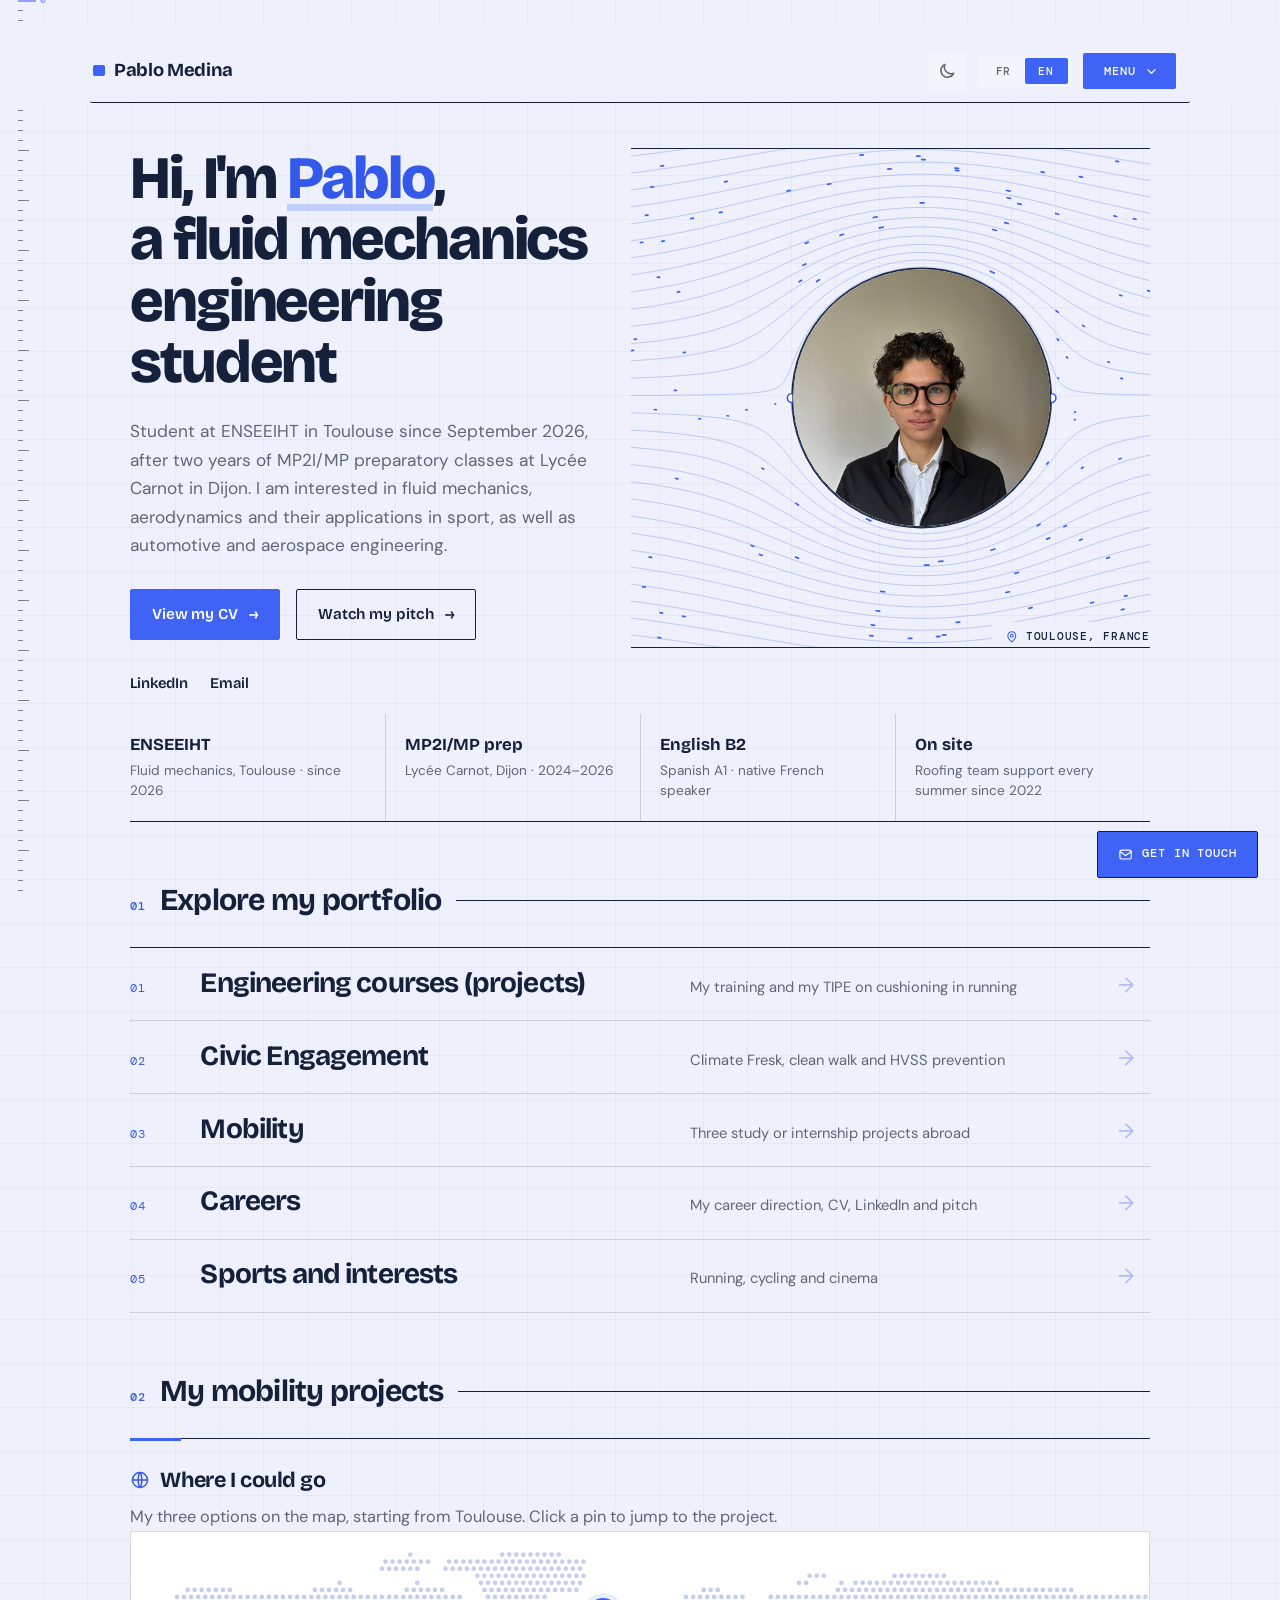
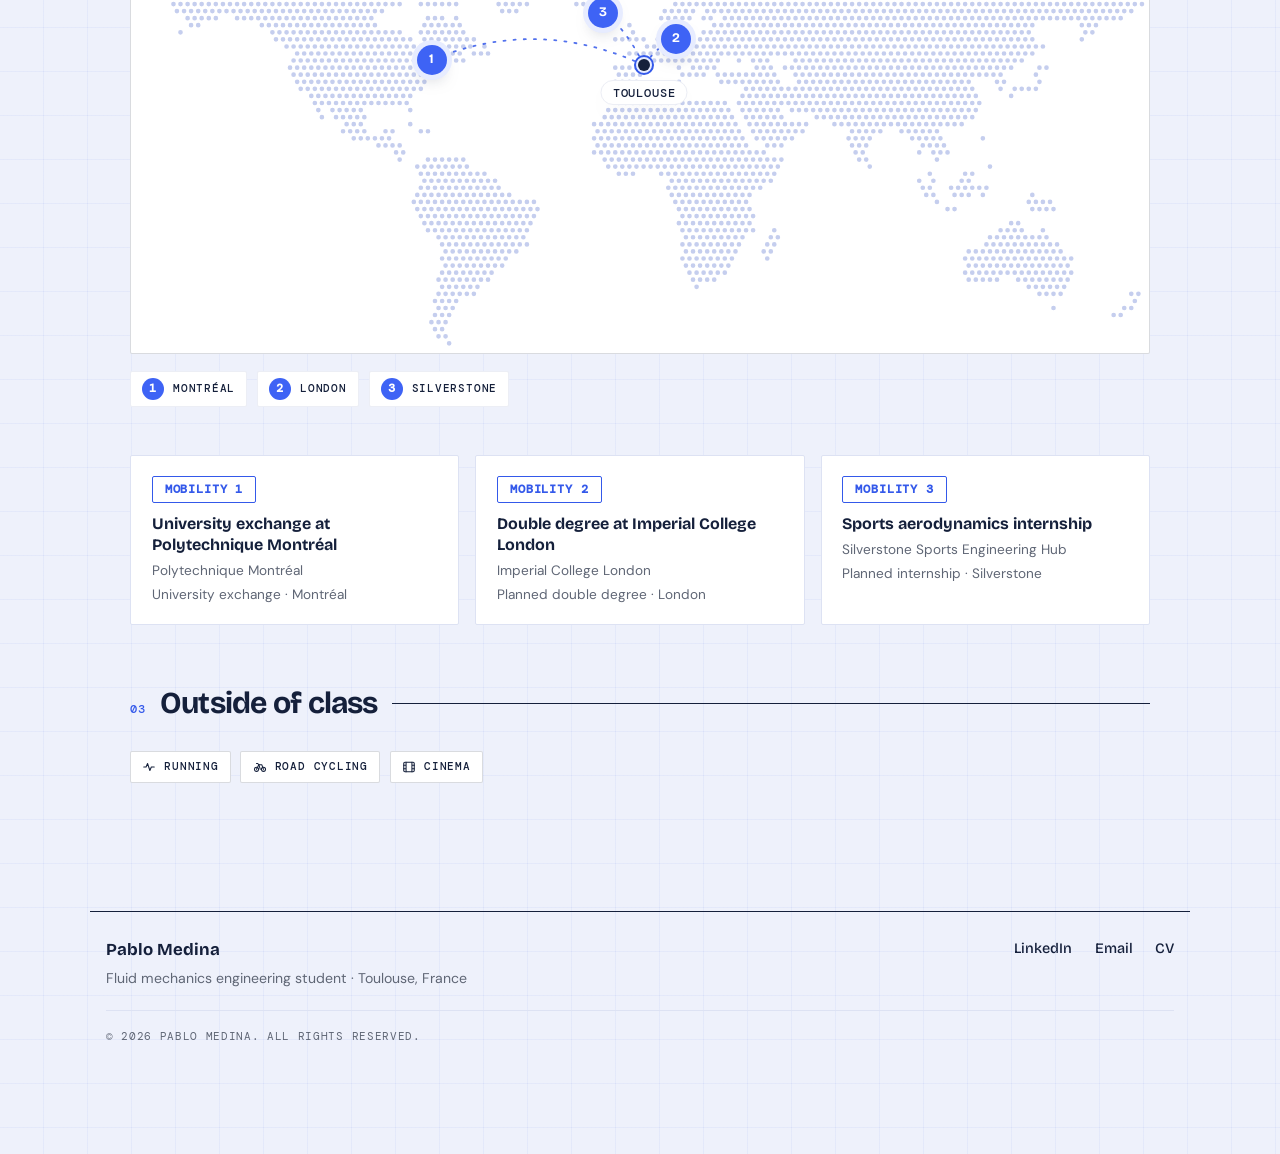
==== commit 89dea897: "Add files via upload" ====
--- a/index.html
+++ b/index.html
@@ -12,8 +12,8 @@
 <meta property="og:site_name" content="Pablo Medina">
 <meta property="og:title" content="Pablo Medina — E-portfolio">
 <meta property="og:description" content="Fluid mechanics engineering student at ENSEEIHT. Training and TIPE project, international mobility, career direction and sport.">
-<meta property="og:url" content="https://TON-PSEUDO.github.io/TON-DEPOT/">
-<meta property="og:image" content="https://TON-PSEUDO.github.io/TON-DEPOT/og-image.png">
+<meta property="og:url" content="https://pablomdn.github.io/eportfolio-n7/">
+<meta property="og:image" content="https://pablomdn.github.io/eportfolio-n7/og-image.png">
 <meta property="og:image:width" content="1200">
 <meta property="og:image:height" content="630">
 <meta property="og:locale" content="en_US">
